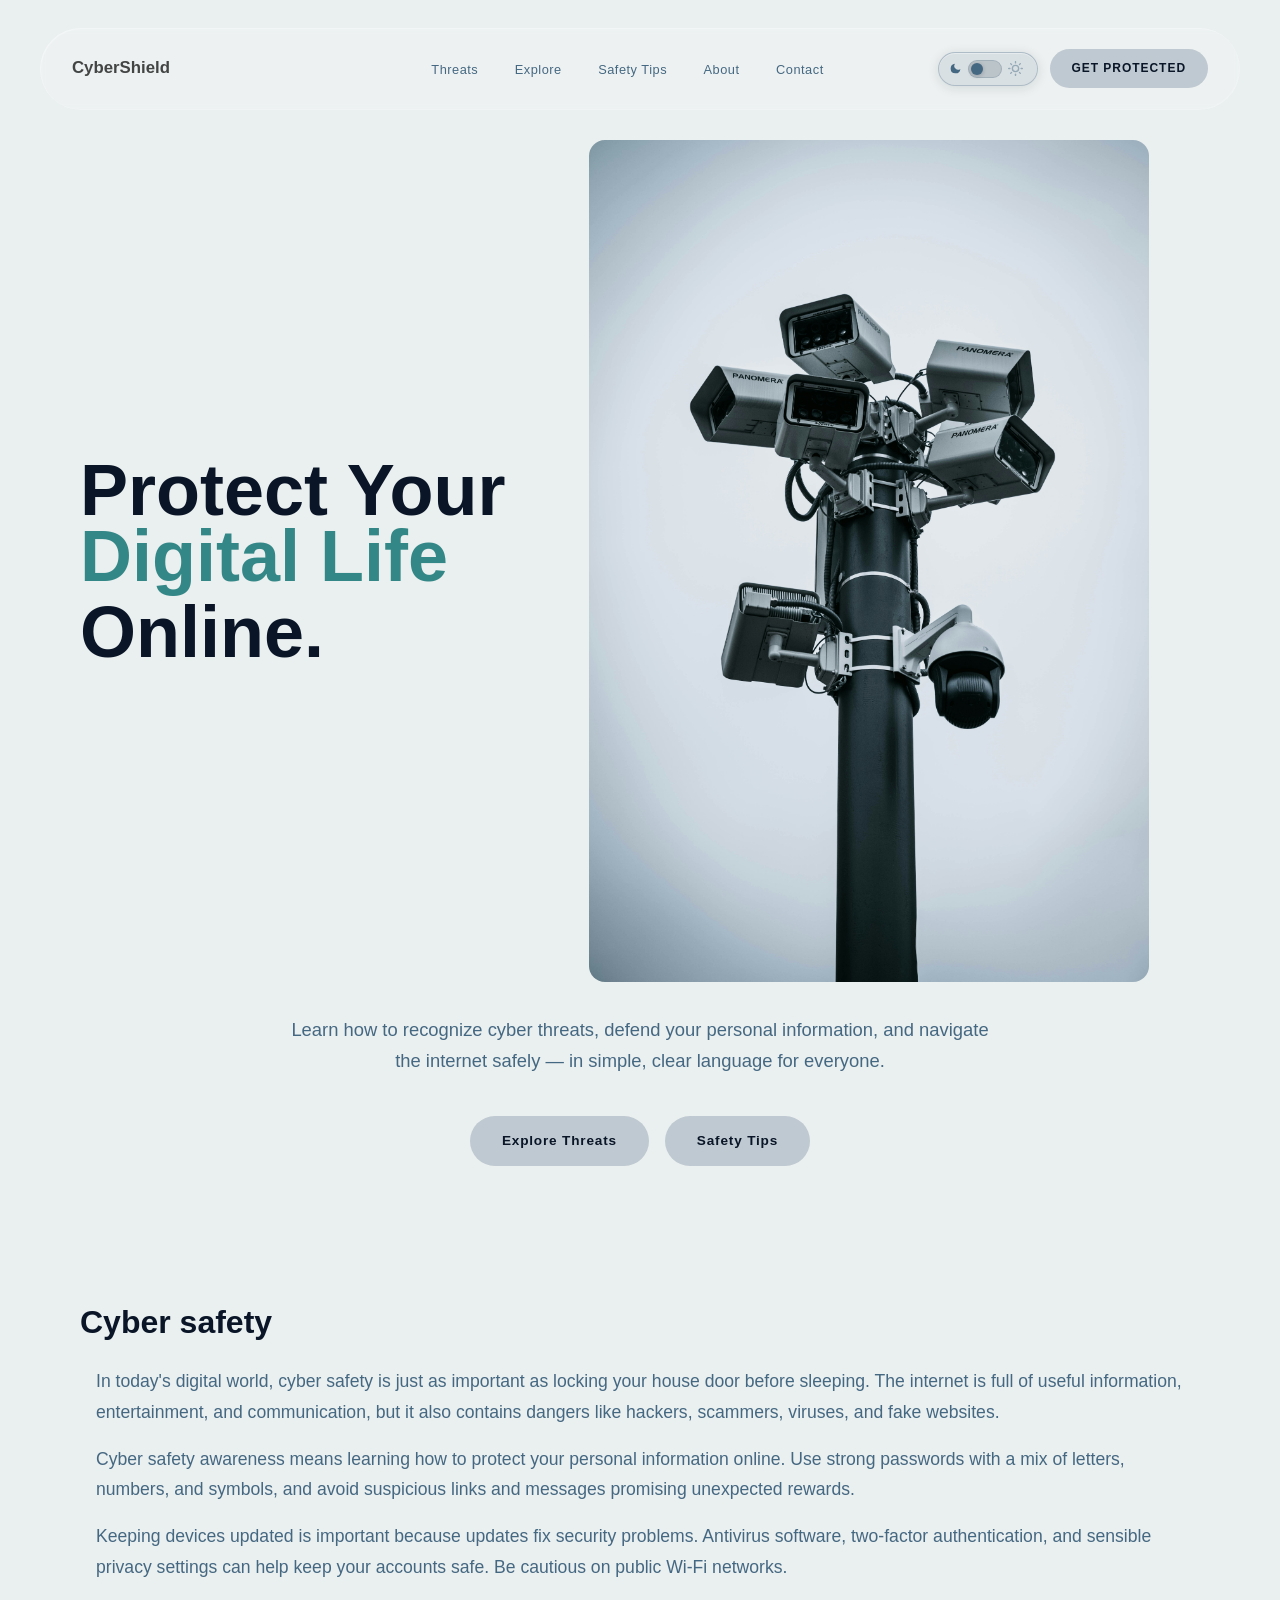
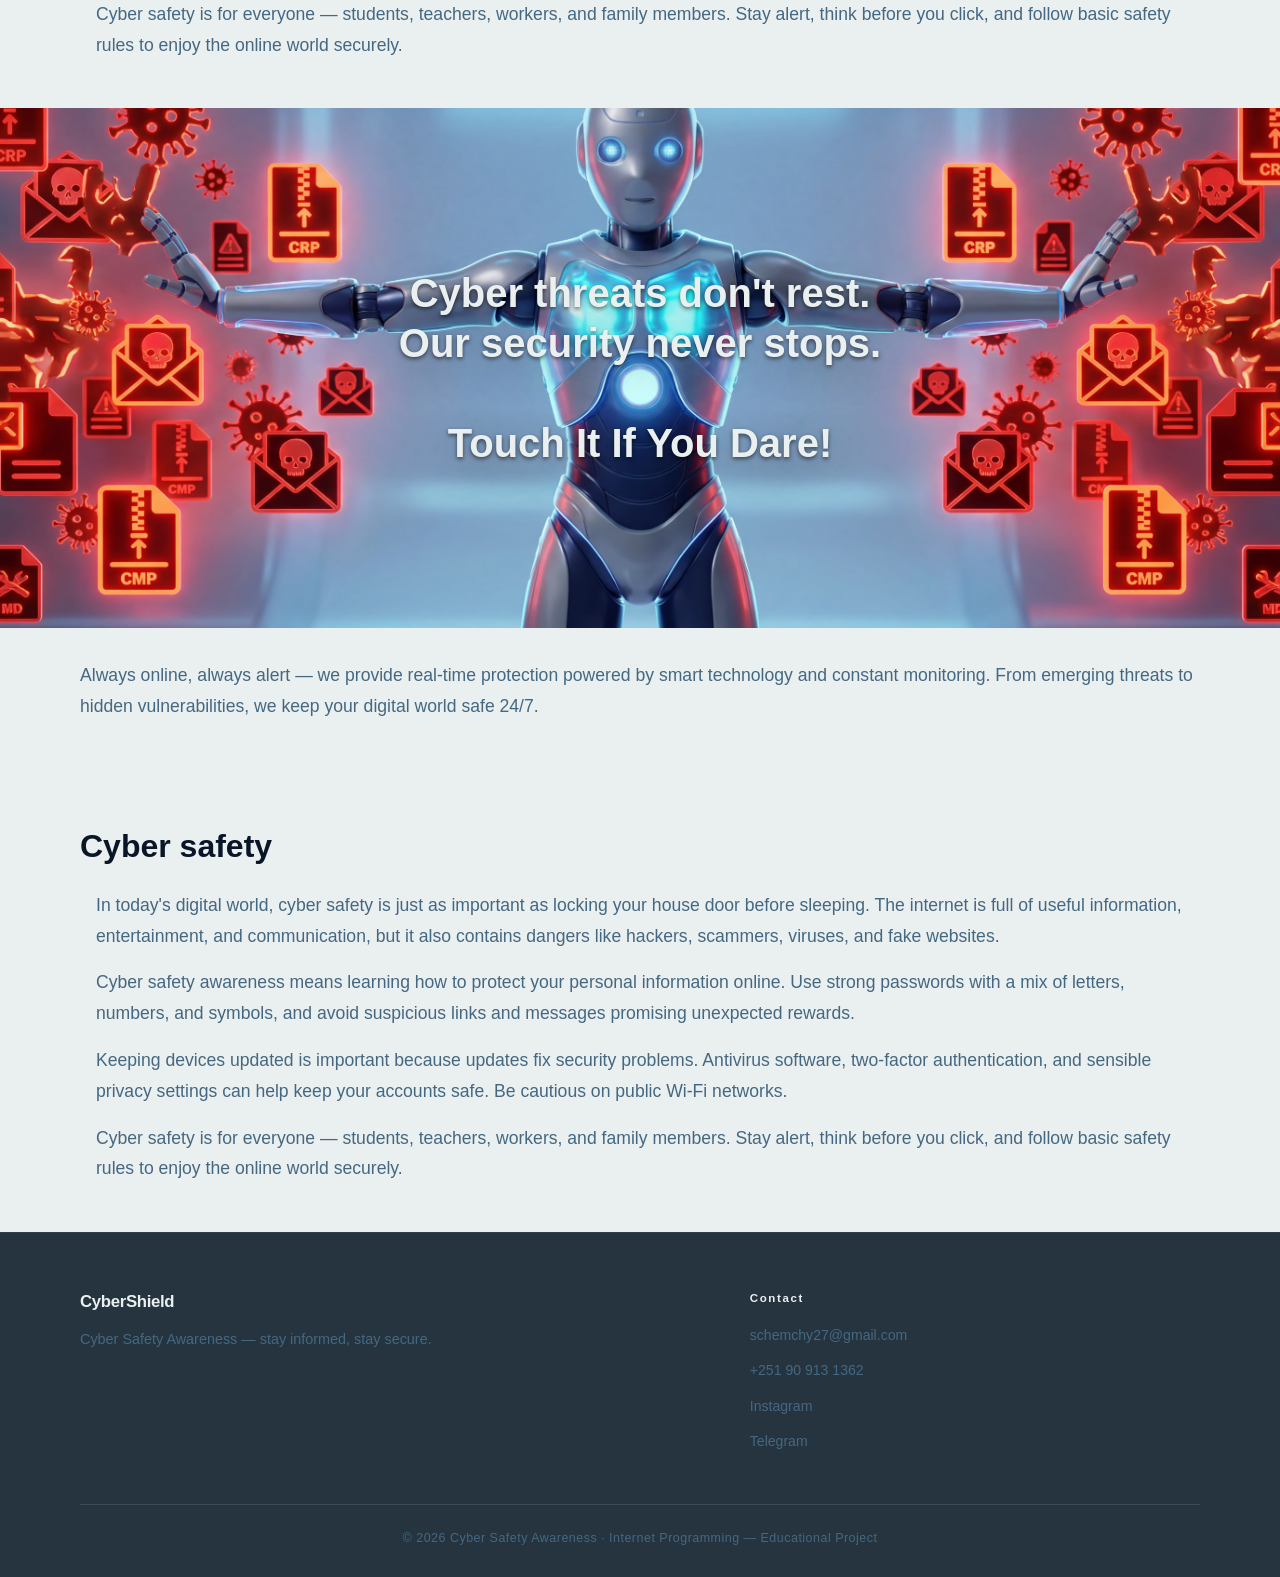
==== Index/index.html @ 5a3e45eb "Initial commit: CyberShield project" ====
<!DOCTYPE html>
<html lang="en">
<head>
  <meta charset="UTF-8">
  <title>CyberShield — Cyber Safety Awareness</title>
  <link rel="icon" type="image/png" href="../Image/blue_eyes icon.png">
  <link rel="stylesheet" href="../Style/White Mode/style.css">
  <link rel="stylesheet" href="../Style/White Mode/index.css">
  <link rel="stylesheet" href="../Style/Dark Mode/darkmode.css">
  <!-- darkmode.js MUST be in <head> so dark class is applied before first paint -->
  <script src="../Java Script/darkmode.js"></script>
  <script src="../Java Script/Effectt.js"></script>
</head>
<body>

  <div class="page-layout">
    <div class="page-main">

      <nav>
        <div class="nav-shell">
          <div class="nav-cell-brand">
            <a class="nav-logo" href="index.html">CyberShield</a>
          </div>
          <div class="nav-cell-links">
            <ul class="nav-links">
              <li><a href="threats.html">Threats</a></li>
              <li><a href="explore.html">Explore</a></li>
              <li><a href="tips.html">Safety Tips</a></li>
              <li><a href="about.html">About</a></li>
              <li><a href="contact.html">Contact</a></li>
            </ul>
          </div>
          <div class="nav-cell-cta">
            <a class="nav-cta" href="tips.html">Get Protected</a>
          </div>
        </div>
      </nav>

      <div class="hero" id="home">
        <div class="hero-inner">
          <div class="hero-grid">
            <div class="hero-text">
              <h1>
                Protect Your<br>
                <em>Digital Life</em><br>
                Online.
              </h1>
            </div>
            <div class="hero-media">
              <img src="../Image/cameras.jpg" alt="Cyber security cameras monitoring system">
            </div>
          </div>
          <p class="hero-sub">
            Learn how to recognize cyber threats, defend your personal information,
            and navigate the internet safely — in simple, clear language for everyone.
          </p>
          <div class="hero-actions">
            <a class="btn btn-primary" href="explore.html">Explore Threats</a>
            <a class="btn btn-primary" href="tips.html">Safety Tips</a>
          </div>
        </div>
      </div>

      <div class="banner-sub">
        <h2>Cyber safety</h2>
        <p>
          In today's digital world, cyber safety is just as important as locking your house door before sleeping. The internet is full of useful information, entertainment, and communication, but it also contains dangers like hackers, scammers, viruses, and fake websites.
        </p>
        <p>
          Cyber safety awareness means learning how to protect your personal information online. Use strong passwords with a mix of letters, numbers, and symbols, and avoid suspicious links and messages promising unexpected rewards.
        </p>
        <p>
          Keeping devices updated is important because updates fix security problems. Antivirus software, two-factor authentication, and sensible privacy settings can help keep your accounts safe. Be cautious on public Wi‑Fi networks.
        </p>
        <p>
          Cyber safety is for everyone — students, teachers, workers, and family members. Stay alert, think before you click, and follow basic safety rules to enjoy the online world securely.
        </p>
      </div>

      <div class="image-container">
        <img src="../Image/016_A_sleek_silver_android_with_glowing_blue_chest_JbZdBiXe.png" alt="Cyber security monitoring center">
        <a class="text-overlay" href="https://www.pranksims.com/screens/tech-support-scam">
          Cyber threats don't rest.<br>
          Our security never stops.<br>
          <br>
          Touch It If You Dare!
        </a>
      </div>

      <p class="banner-sub banner-sub--closing">
        Always online, always alert — we provide real-time protection powered by smart technology
        and constant monitoring. From emerging threats to hidden vulnerabilities, we keep your
        digital world safe 24/7.
      </p>

    </div>
    
    <div class="banner-sub">
        <h2>Cyber safety</h2>
        <p>
          In today's digital world, cyber safety is just as important as locking your house door before sleeping. The internet is full of useful information, entertainment, and communication, but it also contains dangers like hackers, scammers, viruses, and fake websites.
        </p>
        <p>
          Cyber safety awareness means learning how to protect your personal information online. Use strong passwords with a mix of letters, numbers, and symbols, and avoid suspicious links and messages promising unexpected rewards.
        </p>
        <p>
          Keeping devices updated is important because updates fix security problems. Antivirus software, two-factor authentication, and sensible privacy settings can help keep your accounts safe. Be cautious on public Wi‑Fi networks.
        </p>
        <p>
          Cyber safety is for everyone — students, teachers, workers, and family members. Stay alert, think before you click, and follow basic safety rules to enjoy the online world securely.
        </p>
      </div>

    <div class="page-footer-row">
      <footer class="site-footer">
        <div class="footer-outer">
          <div class="footer-inner">
            <div class="footer-brand-cell site-footer-brand">
              <a href="index.html" class="site-footer-logo">CyberShield</a>
              <p class="site-footer-tagline">Cyber Safety Awareness — stay informed, stay secure.</p>
            </div>
            <div class="footer-contact-cell site-footer-col">
              <h2 class="site-footer-heading">Contact</h2>
              <ul class="site-footer-contact">
                <li><a href="mailto:schemchy27@gmail.com">schemchy27@gmail.com</a></li>
                <li><a href="tel:+251909131362">+251 90 913 1362</a></li>
                <li><a href="https://www.instagram.com/schemchy/" target="_blank" rel="noopener">Instagram</a></li>
                <li><a href="https://t.me/CrownedPrime" target="_blank" rel="noopener">Telegram</a></li>
              </ul>
            </div>
          </div>
        </div>
        <div class="site-footer-bottom">
          <p>© 2026 Cyber Safety Awareness · Internet Programming — Educational Project</p>
        </div>
      </footer>
    </div>
  </div>

</body>
</html>
---- Style/White Mode/style.css ----
@font-face { 
  font-family: "Poppins"; 
  src: url("../fonts/Poppins-Regular.ttf") format("truetype"); 
  font-weight: 400; 
  font-style: normal; 
 
}

@font-face { 
  font-family: "Poppins"; 
  src: url("../fonts/Poppins-Medium.ttf") format("truetype"); 
  font-weight: 500; 
  font-style: normal; 
 
}

@font-face { 
  font-family: "Poppins"; 
  src: url("../fonts/Poppins-SemiBold.ttf") format("truetype"); 
  font-weight: 600; 
  font-style: normal; 
 
}

@font-face { 
  font-family: "Poppins"; 
  src: url("../fonts/Poppins-Bold.ttf") format("truetype"); 
  font-weight: 700; 
  font-style: normal; 

}

@font-face { 
  font-family: "Poppins"; 
  src: url("../fonts/Poppins-ExtraBold.ttf") format("truetype"); 
  font-weight: 800; 
  font-style: normal; 

}





*, 
*::before, 
*::after { 
  box-sizing: border-box; 
}

html { 
  height: 100%; 
}

body { 
  height: 100%; 
  margin: 0; 
  padding: 0; 
  background: #eaefef; 
  font-family: "Poppins", "Trebuchet MS", sans-serif; 
  color: #0a1628; 
}






html { font-size: 16px; } 
body { line-height: 1.6;
       font-size: 1rem;
       } 

p { margin: 1rem; color: #456882; } 
h1, h2, h3, h4 { margin: 0 0 0.6rem; color: #0a1628; } 


img { 
  max-width: 100%; 
  display: block; 
}

a { 
  text-decoration: none; 
}

ul { 
  list-style: none; 
  margin: 0; 
  padding: 0; 
}




.page-layout {
  display: flex;
  flex-direction: column;
  width: 100%;
  min-height: 100%;
}





nav {
  position:fixed;
  top: 28px;
  left: 50%;
  transform: translateX(-50%);
  width: calc(100% - 80px);
  max-width: 1280px;
  background-color: rgba(255, 255, 255, 0.15);
  backdrop-filter: blur(3px);
  box-shadow: rgba(255, 255, 255, 0.4) 1px 1px 1px 0px inset, rgba(255, 255, 255, 0.2) -1px -1px 1px 0px inset;
  border-radius: 50vw;
  padding: 14px 32px;
  z-index: 200;
  box-sizing: border-box;
}


.nav-shell {
  display: flex;
  align-items: center;
  justify-content: space-between;
  width: 100%;
  gap: 12px;
}

.nav-cell-brand {
  flex:auto;
  min-width: 140px;
}

.nav-cell-links {
  flex: 1 1 auto;
  text-align: center;
  padding:12px;
}



.nav-logo {
  font-weight: 800;
  font-size: 1.05rem;
  color: #000000b7;
}

.nav-logo:hover {
  color: #348787;
}

.nav-links li {
  display: inline-block;
  vertical-align: middle;
  margin:2px;
}

.nav-links a {
  font-size: 0.8rem;
  font-weight: 500;
  color: #456882;
  letter-spacing: 0.04em;
  padding: 8px 14px;
  border-radius: 100px;
}

.nav-links a:hover {
  color: #0a1628;
  background: rgba(10, 22, 40, 0.07);
}

.nav-links a.active {
  font-weight: 700;
  color: #348787;
  background: rgba(10, 22, 40, 0.07);
}

.nav-cta {
  font-weight: 800;
  font-size: 0.75rem;
  letter-spacing: 0.08em;
  text-transform: uppercase;
  background: #bfc9d1;
  color: #0a1628;
  padding: 10px 22px;
  border-radius: 100px;
  display: inline-block;
}

.nav-cta:hover {
  background: #2c3947;
  color: #eaefef;
}




.btn,
.btn-primary,
.btn-ghost {
  display: inline-block;
  font-family: "Poppins", "Trebuchet MS", sans-serif;
  font-weight: 700;
  font-size: 0.85rem;
  letter-spacing: 0.06em;
  padding: 14px 32px;
  border-radius: 100px;
  border: none;
  cursor:pointer;
}

.btn-primary {
  background: #bfc9d1;
  color: #0a1628;
}

.btn-primary:hover {
  background: #2c3947;
  color: #eaefef;
}

.btn-ghost {
  background: transparent;
  color: #0a1628;
  border: 1.5px solid rgba(44, 57, 71, 0.25);
}

.btn-ghost:hover {
  background: #2c3947;
  color: #eaefef;
  border-color: #2c3947;
}


.hero-actions {
  display: flex;
  justify-content: center;
  gap: 16px;
  margin-top: 40px;
}




.card {
  border-radius: 16px;
}

.card:hover,
.card:focus-within {
  box-shadow: 0 16px 48px rgba(10, 22, 40, 0.12);
}


.services {
  max-width: 1280px;
  margin:auto;
  padding: 48px 80px;
  display: grid;
  grid-template-columns: repeat(auto-fit, minmax(220px, 1fr));
  gap: 24px;
}
.services .card {
  background: rgba(255,255,255,0.45);
  padding: 20px;
  text-align: center;
}


.services .card h1 {
  font-size: 1.6rem;
  font-weight: 800;
  color: #348787;
  margin: 12px 0 8px;
  line-height: 1;
}

.services .card h3 {
  font-size: 0.85rem;
  font-weight: 700;
  letter-spacing: 0.06em;
  color: #0a1628;
  margin: 0 0 10px;
}

.services .card p {
  font-size: 0.88rem;
  margin: 0;
}

.glass {
  background: rgba(255, 255, 255, 0.45);
  backdrop-filter: blur(16px) saturate(140%);
  border: 1px solid rgba(69, 104, 130, 0.22);
  border-radius: 16px;
  box-shadow: 0 4px 24px rgba(10, 22, 40, 0.07);
}


.section {
  padding: 120px 80px;
  max-width: 1280px;
  margin:  auto;
  width: 100%;
}

.section-heading {
  font-weight: 800;
  font-size: 2.65rem;
  letter-spacing: -0.03em;
  line-height: 1.1;
  margin: 0 0 24px;
  color: #0a1628;
}

.section-body {
  font-size: 0.95rem;
  color: #456882;
  line-height: 1.8;
  margin: 0 0 16px;
}




.page-hero {
  padding: 160px 80px 80px;
  text-align: center;
  position: relative;
}

.page-hero h1 {
  font-weight: 800;
  font-size: 4.25rem;
  line-height: 1;
  letter-spacing: -0.04em;
  color: #0a1628;
  margin: 0 0 20px;
}

.page-hero p {
  font-size: 1.1rem;
  color: #456882;
  max-width: 560px;
  margin: 0 auto;
  line-height: 1.7;
}




.image-container {
  position: relative;
  width: 100%;
  overflow: hidden;
}

.image-container img {
  width: 100%;
  height: 520px;
  object-fit: cover;
  display: block;
}

.text-overlay {
  position: absolute;
  top: 50%;
  left: 50%;
  transform: translate(-50%, -50%);
  margin: 0;
  color: #eaefef;
  font-weight: 700;
  font-size: 2.5rem;
  line-height: 1.25;
  text-align: center;
  max-width: 920px;
  padding: 16px 24px;
  text-shadow:
    0 2px 4px rgba(0, 0, 0, 0.55),
    0 12px 40px rgba(0, 0, 0, 0.35);
  transition: transform 0.3s ease, color 0.3s ease;
}

.text-overlay:hover {
  transform: translate(-50%, -50%) scale(1.05);
  color: #d63c3c9b;
}

video {
  width: 100%;
  border-radius: 12px;
  display: block;
}

.video-section {
  padding: 0 80px 80px;
  max-width: 1280px;
  margin: 0 auto;
  width: 100%;
}

.video-section h2 {
  font-weight: 800;
  font-size: 1.4rem;
  margin: 0 0 20px;
  color: #0a1628;
}

.video-wrapper {
  border-radius: 16px;
  overflow: hidden;
  border: 1px solid rgba(69, 104, 130, 0.22);
  box-shadow: 0 8px 40px rgba(10, 22, 40, 0.1);
}




.site-footer {
  background: #25343f;
  color: #eaefef;
  padding: 56px 80px 28px;
  border-top: 1px solid rgba(69, 104, 130, 0.22);
}


.footer-outer {
  width: 100%;
  max-width: 1280px;
  margin: 0 auto;
  display: flex;
  gap: 48px;
  box-sizing: border-box;
}


.footer-inner {
  width: 100%;
  display: flex;
  gap: 48px;
  box-sizing: border-box;
}


.footer-brand-cell {
  flex: 58%;
  min-width: 280px;
}


.footer-contact-cell {
  flex: 42%;
  min-width: 220px;
}


.site-footer-bottom {
  width: 100%;
  max-width: 1280px;
  margin: 40px auto 0;
  padding-top: 24px;
  border-top: 1px solid rgba(234, 239, 239, 0.12);
  text-align: center;
}

.site-footer-bottom p {
  margin: 0;
  font-size: 0.78rem;
  letter-spacing: 0.04em;
  line-height: 1.6;
}


.card img {
  width: 100%;
  height: auto;
  object-fit: cover;
  display: block;
  border-radius: 12px;
}

.site-footer-logo {
  font-weight: 800;
  font-size: 1.05rem;
  letter-spacing: -0.02em;
  color: #eaefef;
}

.site-footer-logo:hover {
  color: #5a9aaa;
}

.site-footer-tagline {
  margin: 12px 0 0;
  font-size: 0.9rem;
  line-height: 1.65;
  color: #456882;
  max-width: 360px;
}

.site-footer-heading {
  margin: 0 0 14px;
  font-size: 0.72rem;
  font-weight: 700;
  letter-spacing: 0.14em;
  color: #eaefef;
}


.site-footer-col {
  display: flex;
  flex-direction: column;
}

.site-footer-brand {
  display: flex;
  flex-direction: column;
}

.site-footer-contact {
  list-style: none;
  padding: 0;
  margin: 0;
}

.site-footer-contact li {
  margin-bottom: 10px;
}

.site-footer-col a {
  font-size: 0.88rem;
  font-weight: 500;
  color: #456882;
}

.site-footer-col a:hover {
  color: #eaefef;
}
---- Style/White Mode/index.css ----
.hero {
  min-height: auto;
  padding: 140px 80px 80px;
  position: relative;
}

.hero-inner {
  max-width: 1280px;
  margin: auto;
  position: relative;
}

.hero-grid {
  display: flex;
  align-items: center;
  gap: 32px;
  margin-bottom: 32px;
}

.hero-media {
  flex: 280px;
  text-align: center;
}

.hero-media img {
  width: 100%;
  max-width: 560px;
  margin: auto;
  border-radius: 16px;
  object-fit: cover;
}

.hero h1 {
  font-weight: 800;
  font-size: 4.5rem;
  line-height: 0.92;
  letter-spacing: normal;
  color: #0a1628;
  margin: 0;
}

.hero h1 em {
  font-style: normal;
  color: #348787;
  display: inline-block;
  margin-bottom: 0.6rem;
}

.hero-sub {
  font-size: 1.15rem;
  color: #456882;
  line-height: 1.7;
  max-width: 700px;
  margin: auto;
  text-align: center;
}

.banner-sub {
  padding: 48px 80px;
  max-width: 1280px;
  margin: auto;
  font-size: 1.1rem;
  color: #456882;
  line-height: 1.75;
  box-sizing: border-box;
}

.banner-sub h2 {
  font-weight: 800;
  font-size: 2rem;
  letter-spacing: normal;
  color: #0a1628;
  margin: auto;
}

.banner-sub p {
  margin-bottom: 1rem;
}

.banner-sub p:last-child {
  margin-bottom: 0;
}

.banner-sub--closing {
  padding-top: 0;
  margin-top: 32px;
}
---- Style/Dark Mode/darkmode.css ----
/* ================================================================
   1. GLOBAL SMOOTH TRANSITIONS
   Applied to all elements so color/bg changes animate elegantly.
   ================================================================ */
*,
*::before,
*::after {
  transition:
    background-color 0.40s ease,
    background      0.40s ease,
    color            0.35s ease,
    border-color     0.35s ease,
    box-shadow       0.40s ease,
    opacity          0.35s ease;
}

/* Exclude transitions from the overlay (it uses its own) */
.dm-overlay,
.dm-overlay * {
  transition: opacity 0.22s ease !important;
}

/* Exclude transitions from SVG animation elements */
.dm-toggle-btn .dm-thumb {
  transition:
    transform 0.38s cubic-bezier(0.34, 1.56, 0.64, 1),
    background-color 0.35s ease,
    box-shadow 0.35s ease !important;
}


/* ================================================================
   2. CINEMATIC TRANSITION OVERLAY
   A brief dark-to-transparent or transparent-to-dark flash that
   masks the exact moment of theme swap for a premium feel.
   ================================================================ */
.dm-overlay {
  position: fixed;
  inset: 0;                        /* cover entire viewport */
  z-index: 99999;
  pointer-events: none;            /* never block clicks */
  background: #060d1a;
  opacity: 0;
}

/* Phase: fading IN (before theme swap) */
.dm-overlay--in {
  opacity: 0.55;
  transition: opacity 0.18s ease !important;
}

/* Phase: fading OUT (after theme swap) */
.dm-overlay--out {
  opacity: 0;
  transition: opacity 0.38s ease !important;
}


/* ================================================================
   3. DARK MODE TOGGLE BUTTON
   Glassmorphism pill with animated thumb and moon/sun icons.
   ================================================================ */

/* Outer wrapper — keeps the button from stretching in flex layout */
.dm-toggle-wrap {
  display: inline-flex;
  align-items: center;
  flex-shrink: 0;
}

/* The main button element — glassmorphism pill */
.dm-toggle-btn {
  display:         inline-flex;
  align-items:     center;
  gap:             6px;
  padding:         7px 14px 7px 10px;
  border-radius:   100px;
  border:          1.5px solid rgba(69, 104, 130, 0.30);
  background:      rgba(191, 201, 209, 0.45);
  backdrop-filter: blur(20px) saturate(150%);
  -webkit-backdrop-filter: blur(20px) saturate(150%);
  box-shadow:
    0 2px 12px rgba(10, 22, 40, 0.12),
    inset 0 1px 0 rgba(255, 255, 255, 0.35);
  cursor:          pointer;
  user-select:     none;
  outline:         none;
  font-family:     inherit;
  /* Override the global transition for button itself */
  transition:
    background      0.35s ease,
    border-color    0.35s ease,
    box-shadow      0.35s ease,
    transform       0.18s ease !important;
}

.dm-toggle-btn:hover {
  background:   rgba(191, 201, 209, 0.70);
  border-color: rgba(52, 135, 135, 0.45);
  box-shadow:
    0 4px 20px rgba(10, 22, 40, 0.18),
    inset 0 1px 0 rgba(255, 255, 255, 0.40);
  transform: translateY(-1px);
}

.dm-toggle-btn:active {
  transform: translateY(0px) scale(0.97);
}

/* ── Moon icon (shown in LIGHT mode — click to go dark) ── */
.dm-icon-moon {
  display:     flex;
  align-items: center;
  color:       #456882;
  opacity:     1;
  transition:  opacity 0.30s ease, color 0.30s ease !important;
}

/* ── Sun icon (shown in DARK mode — click to go light) ── */
.dm-icon-sun {
  display:     flex;
  align-items: center;
  color:       #456882;
  opacity:     0.45;
  transition:  opacity 0.30s ease, color 0.30s ease !important;
}

/* ── Pill track ── */
.dm-track {
  position:      relative;
  width:         34px;
  height:        18px;
  border-radius: 100px;
  background:    rgba(10, 22, 40, 0.14);
  border:        1px solid rgba(69, 104, 130, 0.22);
  flex-shrink:   0;
  transition:    background 0.35s ease, border-color 0.35s ease !important;
}

/* ── Sliding thumb ── */
.dm-thumb {
  position:      absolute;
  top:           2px;
  left:          2px;
  width:         12px;
  height:        12px;
  border-radius: 50%;
  background:    #456882;
  box-shadow:    0 1px 4px rgba(10, 22, 40, 0.25);
  transform:     translateX(0);
  /* Spring-like bounce animation handled in global * rule above */
}

/* ────────────────────────────────────────────────────────
   TOGGLE DARK STATE — when .dm-is-dark is on the button
   (dark mode is currently ON)
────────────────────────────────────────────────────────── */

/* Button shell transforms to neon cyan glassmorphism */
.dm-toggle-btn.dm-is-dark {
  background:   rgba(0, 212, 255, 0.10);
  border-color: rgba(0, 212, 255, 0.40);
  box-shadow:
    0 4px 20px rgba(0, 0, 0, 0.35),
    inset 0 1px 0 rgba(0, 212, 255, 0.15);
}

.dm-toggle-btn.dm-is-dark:hover {
  background:   rgba(0, 212, 255, 0.18);
  border-color: rgba(0, 212, 255, 0.65);
  box-shadow:
    0 6px 24px rgba(0, 0, 0, 0.45),
    inset 0 1px 0 rgba(0, 212, 255, 0.20);
}

/* Thumb slides to the right in dark mode */
.dm-toggle-btn.dm-is-dark .dm-thumb {
  transform:     translateX(16px);
  background:    #00d4ff;
  box-shadow:    0 1px 4px rgba(0, 0, 0, 0.35);
}

/* Track glows cyan in dark mode */
.dm-toggle-btn.dm-is-dark .dm-track {
  background:   rgba(0, 212, 255, 0.15);
  border-color: rgba(0, 212, 255, 0.30);
}

/* Moon icon fades out in dark mode */
.dm-toggle-btn.dm-is-dark .dm-icon-moon {
  opacity: 0.40;
  color:   rgba(0, 212, 255, 0.60);
}

/* Sun icon glows in dark mode */
.dm-toggle-btn.dm-is-dark .dm-icon-sun {
  opacity: 1;
  color:   #00d4ff;
}

/* SVG icons subtle rotation on state change */
.dm-svg-moon,
.dm-svg-sun {
  transition: transform 0.45s ease, color 0.30s ease !important;
}

.dm-toggle-btn.dm-is-dark .dm-svg-moon {
  transform: rotate(-20deg);
}

.dm-toggle-btn.dm-is-dark .dm-svg-sun {
  transform: rotate(40deg);
}


/* ================================================================
   4. DARK MODE — BODY & BACKGROUND
   Deep navy/black cyber background with subtle grid texture.
   ================================================================ */
html.dark-mode body {
  background: #060d1a;
  color:      #d0dae8;
}


/* ================================================================
   5. DARK MODE — NAVIGATION
   Deep glass navbar with neon cyan accent.
   ================================================================ */
html.dark-mode nav {
  background-color: rgba(255, 255, 255, 0.15);
  backdrop-filter: blur(3px);
  -webkit-backdrop-filter: blur(3px);
  box-shadow: rgba(255, 255, 255, 0.4) 1px 1px 1px 0px inset, rgba(255, 255, 255, 0.2) -1px -1px 1px 0px inset;
  border-radius: 50vw;
}

/* Brand logo */
html.dark-mode .nav-logo {
  color: rgba(224, 232, 240, 0.92);
}

html.dark-mode .nav-logo:hover {
  color: #00d4ff;
}

/* Nav link items */
html.dark-mode .nav-links a {
  color: #6a90a8;
}

html.dark-mode .nav-links a:hover {
  color:      #d0dae8;
  background: rgba(0, 212, 255, 0.08);
}

html.dark-mode .nav-links a.active {
  color:      #00d4ff;
  background: rgba(0, 212, 255, 0.10);
  font-weight: 700;
}

/* "Get Protected" CTA button in dark mode */
html.dark-mode .nav-cta {
  background:   rgba(0, 212, 255, 0.10);
  color:        #00d4ff;
  border:       1px solid rgba(0, 212, 255, 0.28);
  box-shadow:   none;
}

html.dark-mode .nav-cta:hover {
  background:   rgba(0, 212, 255, 0.22);
  color:        #ffffff;
  border-color: rgba(0, 212, 255, 0.55);
  box-shadow:   none;
}


/* ================================================================
   6. DARK MODE — BUTTONS (primary, ghost, submit)
   All buttons convert to neon-bordered glassmorphism style.
   ================================================================ */

/* Primary buttons */
html.dark-mode .btn-primary {
  background:   rgba(0, 212, 255, 0.10);
  color:        #00d4ff;
  border:       1.5px solid rgba(0, 212, 255, 0.28);
  box-shadow:   none;
}

html.dark-mode .btn-primary:hover {
  background:   rgba(0, 212, 255, 0.22);
  color:        #ffffff;
  border-color: rgba(0, 212, 255, 0.55);
  box-shadow:
    0 8px 32px rgba(0, 0, 0, 0.40);
  transform: translateY(-2px);
}

/* Ghost buttons */
html.dark-mode .btn-ghost {
  background:   transparent;
  color:        #6a90a8;
  border-color: rgba(0, 212, 255, 0.20);
}

html.dark-mode .btn-ghost:hover {
  background:   rgba(0, 212, 255, 0.10);
  color:        #00d4ff;
  border-color: rgba(0, 212, 255, 0.45);
  box-shadow:   none;
  transform: translateY(-2px);
}

/* Contact form submit button */
html.dark-mode .btn-submit {
  background:   rgba(0, 212, 255, 0.12);
  color:        #00d4ff;
  border:       1.5px solid rgba(0, 212, 255, 0.28);
}

html.dark-mode .btn-submit:hover {
  background:   rgba(0, 212, 255, 0.24);
  color:        #ffffff;
  border-color: rgba(0, 212, 255, 0.55);
  box-shadow:   none;
}


/* ================================================================
   7. DARK MODE — GLASS & GENERIC CARDS
   ================================================================ */

/* .glass utility class */
html.dark-mode .glass {
  background:      rgba(0, 212, 255, 0.03);
  backdrop-filter: blur(24px) saturate(160%);
  -webkit-backdrop-filter: blur(24px) saturate(160%);
  border-color:    rgba(0, 212, 255, 0.12);
  box-shadow:
    0 4px 32px rgba(0, 0, 0, 0.45),
    0 0 0 1px rgba(0, 212, 255, 0.04),
    inset 0 1px 0 rgba(0, 212, 255, 0.08);
}

html.dark-mode .glass:hover,
html.dark-mode .glass:focus-within {
  border-color: rgba(0, 212, 255, 0.22);
  box-shadow:
    0 8px 48px rgba(0, 0, 0, 0.55),
    0 0 0 1px rgba(0, 212, 255, 0.08),
    inset 0 1px 0 rgba(0, 212, 255, 0.12);
}

/* .card utility class */
html.dark-mode .card {
  background:  rgba(10, 22, 40, 0.55);
  border:      1px solid rgba(0, 212, 255, 0.08);
  box-shadow:  0 4px 24px rgba(0, 0, 0, 0.35);
}

html.dark-mode .card:hover,
html.dark-mode .card:focus-within {
  box-shadow:
    0 16px 48px rgba(0, 0, 0, 0.55),
    0 0 0 1px rgba(0, 212, 255, 0.10);
}

/* Services grid cards (threats & tips pages) */
html.dark-mode .services .card {
  background:   rgba(10, 22, 40, 0.60);
  border:       1px solid rgba(0, 212, 255, 0.08);
}

html.dark-mode .services .card h1 {
  color: #00d4ff;
}

html.dark-mode .services .card h3 {
  color: #d0dae8;
}

html.dark-mode .services .card p {
  color: #6a90a8;
}


/* ================================================================
   8. DARK MODE — TYPOGRAPHY
   Headings glow softly; body text stays highly readable.
   ================================================================ */
html.dark-mode h1,
html.dark-mode h2,
html.dark-mode h3,
html.dark-mode h4 {
  color: #d8e4f0;
}

html.dark-mode p {
  color: #6a90a8;
}

html.dark-mode .section-heading {
  color: #d8e4f0;
}

html.dark-mode .section-body {
  color: #6a90a8;
}


/* ================================================================
   9. DARK MODE — HERO SECTION (index.html)
   ================================================================ */

/* Subtle radial glow behind hero */
html.dark-mode .hero {
  background: none;
}

html.dark-mode .hero h1 {
  color: #d8e4f0;
}

html.dark-mode .hero h1 em {
  color: #00d4ff;
  text-shadow: none;
}

html.dark-mode .hero-sub {
  color: #6a90a8;
}


/* ================================================================
   10. DARK MODE — BANNER-SUB (index.html)
   ================================================================ */
html.dark-mode .banner-sub {
  color: #6a90a8;
}

html.dark-mode .banner-sub h2 {
  color: #d8e4f0;
}

html.dark-mode .banner-sub p {
  color: #6a90a8;
}


/* ================================================================
   11. DARK MODE — IMAGE CONTAINER & TEXT OVERLAY (index.html)
   ================================================================ */
html.dark-mode .image-container img {
  filter: brightness(0.75) saturate(0.85);
}

html.dark-mode .text-overlay {
  color: #d0dae8;
  text-shadow:
    0 2px 8px rgba(0, 0, 0, 0.80);
}

html.dark-mode .text-overlay:hover {
  color: rgba(0, 212, 255, 0.85);
}


/* ================================================================
   12. DARK MODE — PAGE HERO HEADER (all inner pages)
   Large centred heading + subtext on each page.
   ================================================================ */
html.dark-mode .page-hero h1 {
  color:      #d8e4f0;
  text-shadow: none;
}

html.dark-mode .page-hero p {
  color: #6a90a8;
}



/* ================================================================
   18. DARK MODE — FOOTER
   Stays very dark — just accent colors shift to cyan.
   ================================================================ */
html.dark-mode .site-footer {
  background:   #020810;
  border-color: rgba(0, 212, 255, 0.10);
  box-shadow:   inset 0 1px 0 rgba(0, 212, 255, 0.08);
}

html.dark-mode .site-footer-logo {
  color: #d0dae8;
}

html.dark-mode .site-footer-logo:hover {
  color: #00d4ff;
}

html.dark-mode .site-footer-tagline {
  color: #3a5a6e;
}

html.dark-mode .site-footer-heading {
  color: #7aa0ba;
}

html.dark-mode .site-footer-col a {
  color: #3a5a6e;
}

html.dark-mode .site-footer-col a:hover {
  color: #00d4ff;
}

html.dark-mode .site-footer-bottom {
  border-color: rgba(0, 212, 255, 0.08);
}

html.dark-mode .site-footer-bottom p {
  color: #2a4a5e;
}


/* ================================================================
   19. DARK MODE — VIDEO SECTIONS
   ================================================================ */
html.dark-mode .video-section h2,
html.dark-mode .video-section-explore h2 {
  color: #d8e4f0;
}

html.dark-mode .video-wrapper {
  border-color: rgba(0, 212, 255, 0.14);
  box-shadow:
    0 8px 40px rgba(0, 0, 0, 0.55),
    0 0 0 1px rgba(0, 212, 255, 0.06);
}

html.dark-mode video {
  filter: brightness(0.92) saturate(0.90);
}
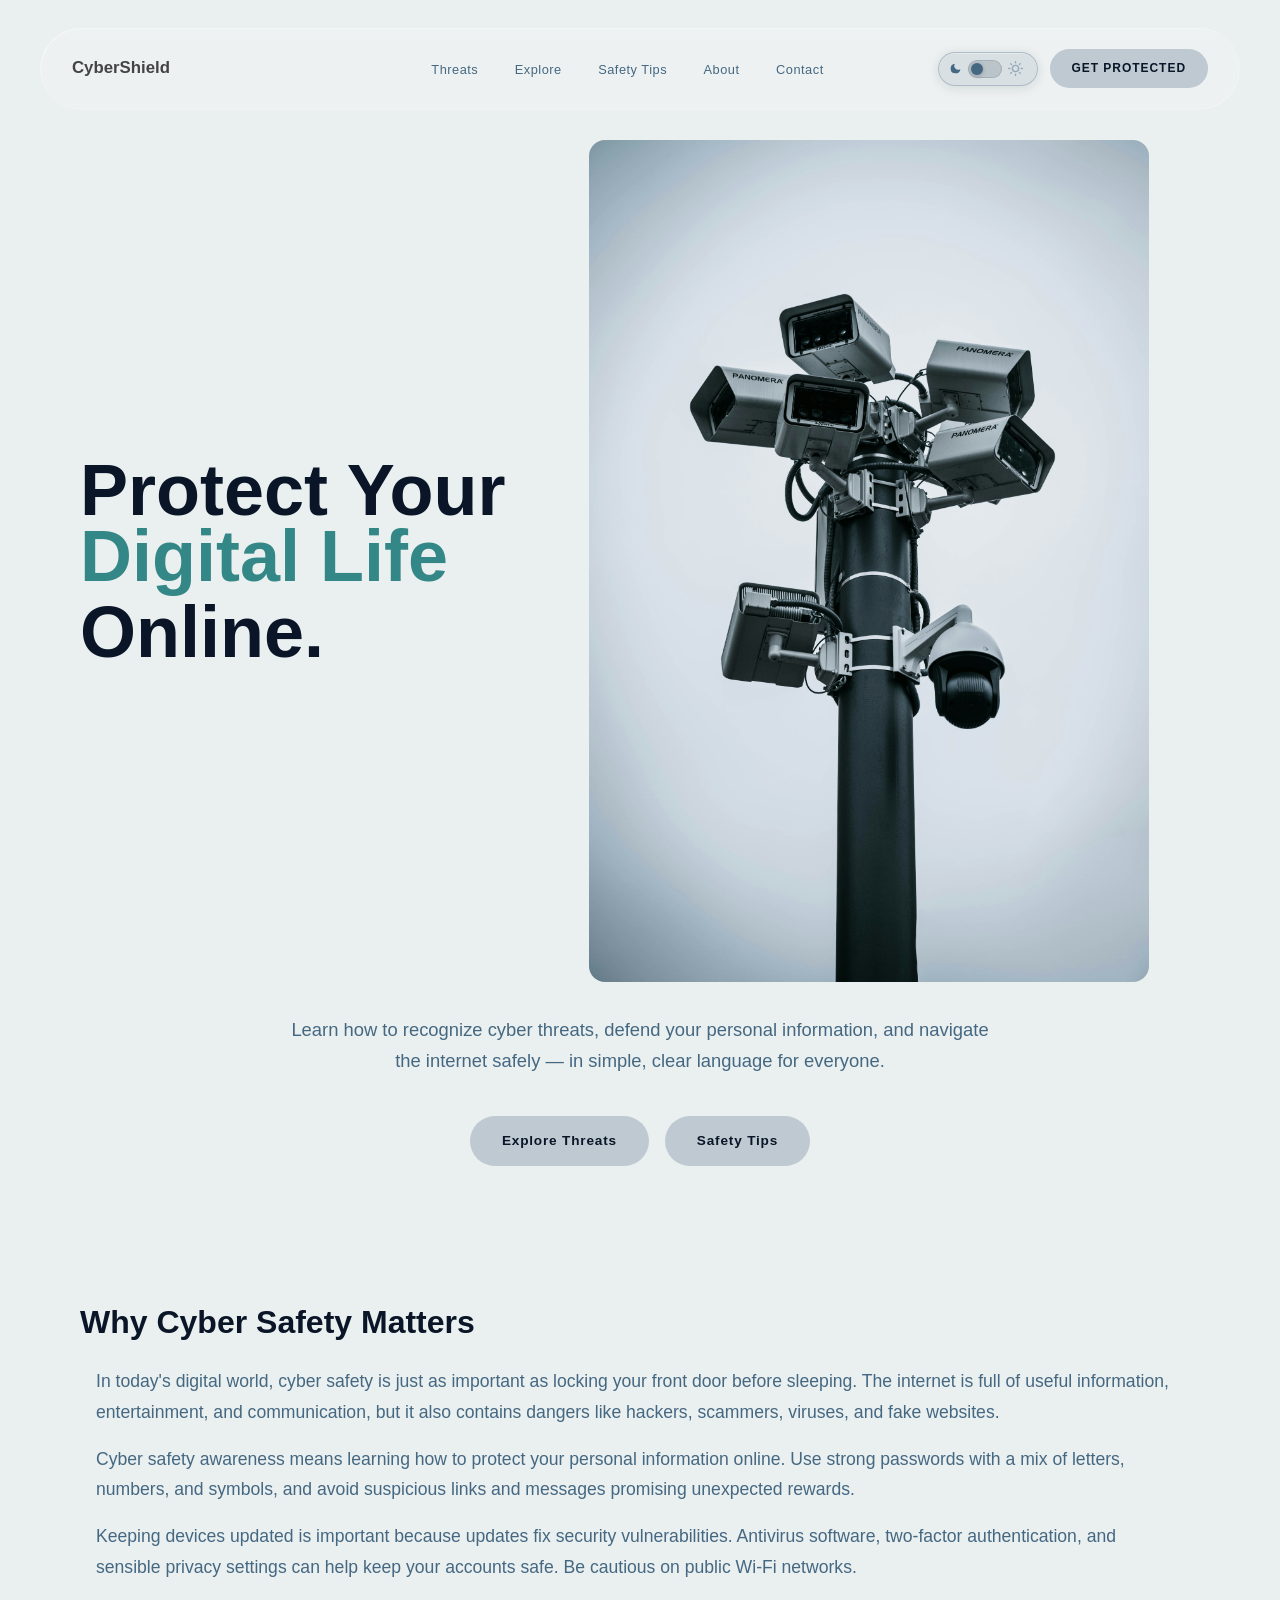
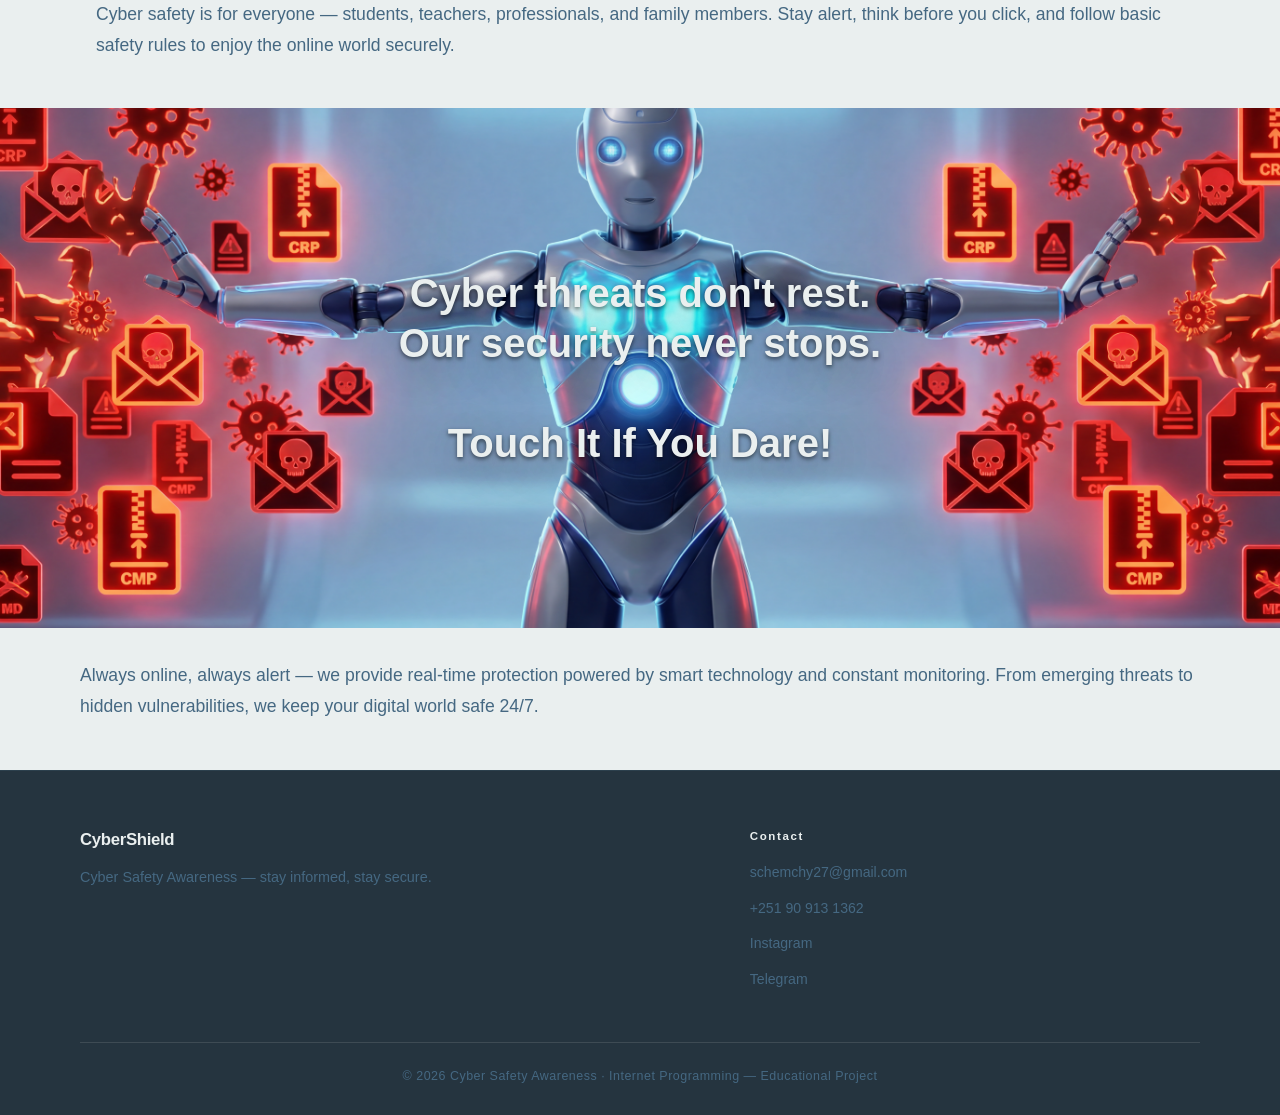
==== commit 129524e7: "fix(index): remove duplicated cyber safety section and refine copy" ====
--- a/Index/index.html
+++ b/Index/index.html
@@ -62,18 +62,18 @@
       </div>
 
       <div class="banner-sub">
-        <h2>Cyber safety</h2>
+        <h2>Why Cyber Safety Matters</h2>
         <p>
-          In today's digital world, cyber safety is just as important as locking your house door before sleeping. The internet is full of useful information, entertainment, and communication, but it also contains dangers like hackers, scammers, viruses, and fake websites.
+          In today's digital world, cyber safety is just as important as locking your front door before sleeping. The internet is full of useful information, entertainment, and communication, but it also contains dangers like hackers, scammers, viruses, and fake websites.
         </p>
         <p>
           Cyber safety awareness means learning how to protect your personal information online. Use strong passwords with a mix of letters, numbers, and symbols, and avoid suspicious links and messages promising unexpected rewards.
         </p>
         <p>
-          Keeping devices updated is important because updates fix security problems. Antivirus software, two-factor authentication, and sensible privacy settings can help keep your accounts safe. Be cautious on public Wi‑Fi networks.
+          Keeping devices updated is important because updates fix security vulnerabilities. Antivirus software, two-factor authentication, and sensible privacy settings can help keep your accounts safe. Be cautious on public Wi‑Fi networks.
         </p>
         <p>
-          Cyber safety is for everyone — students, teachers, workers, and family members. Stay alert, think before you click, and follow basic safety rules to enjoy the online world securely.
+          Cyber safety is for everyone — students, teachers, professionals, and family members. Stay alert, think before you click, and follow basic safety rules to enjoy the online world securely.
         </p>
       </div>
 
@@ -94,22 +94,6 @@
       </p>
 
     </div>
-    
-    <div class="banner-sub">
-        <h2>Cyber safety</h2>
-        <p>
-          In today's digital world, cyber safety is just as important as locking your house door before sleeping. The internet is full of useful information, entertainment, and communication, but it also contains dangers like hackers, scammers, viruses, and fake websites.
-        </p>
-        <p>
-          Cyber safety awareness means learning how to protect your personal information online. Use strong passwords with a mix of letters, numbers, and symbols, and avoid suspicious links and messages promising unexpected rewards.
-        </p>
-        <p>
-          Keeping devices updated is important because updates fix security problems. Antivirus software, two-factor authentication, and sensible privacy settings can help keep your accounts safe. Be cautious on public Wi‑Fi networks.
-        </p>
-        <p>
-          Cyber safety is for everyone — students, teachers, workers, and family members. Stay alert, think before you click, and follow basic safety rules to enjoy the online world securely.
-        </p>
-      </div>
 
     <div class="page-footer-row">
       <footer class="site-footer">
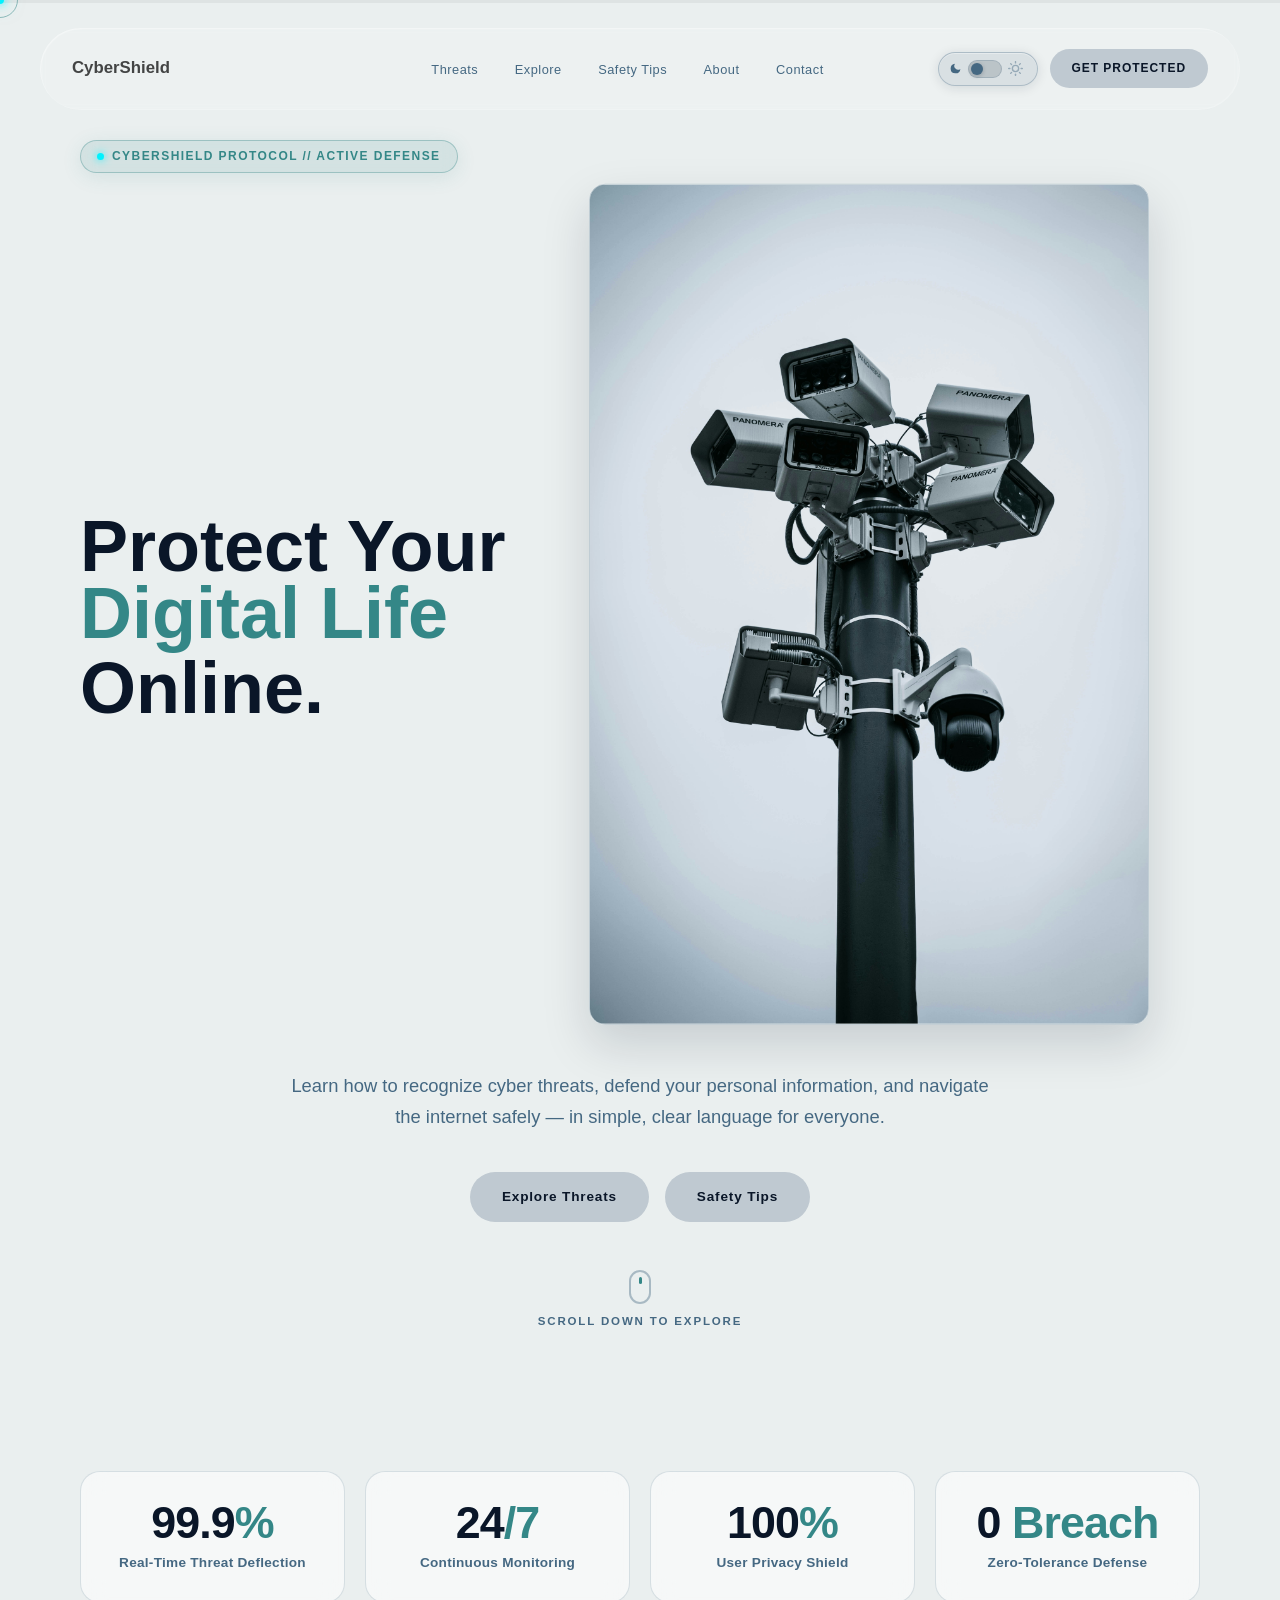
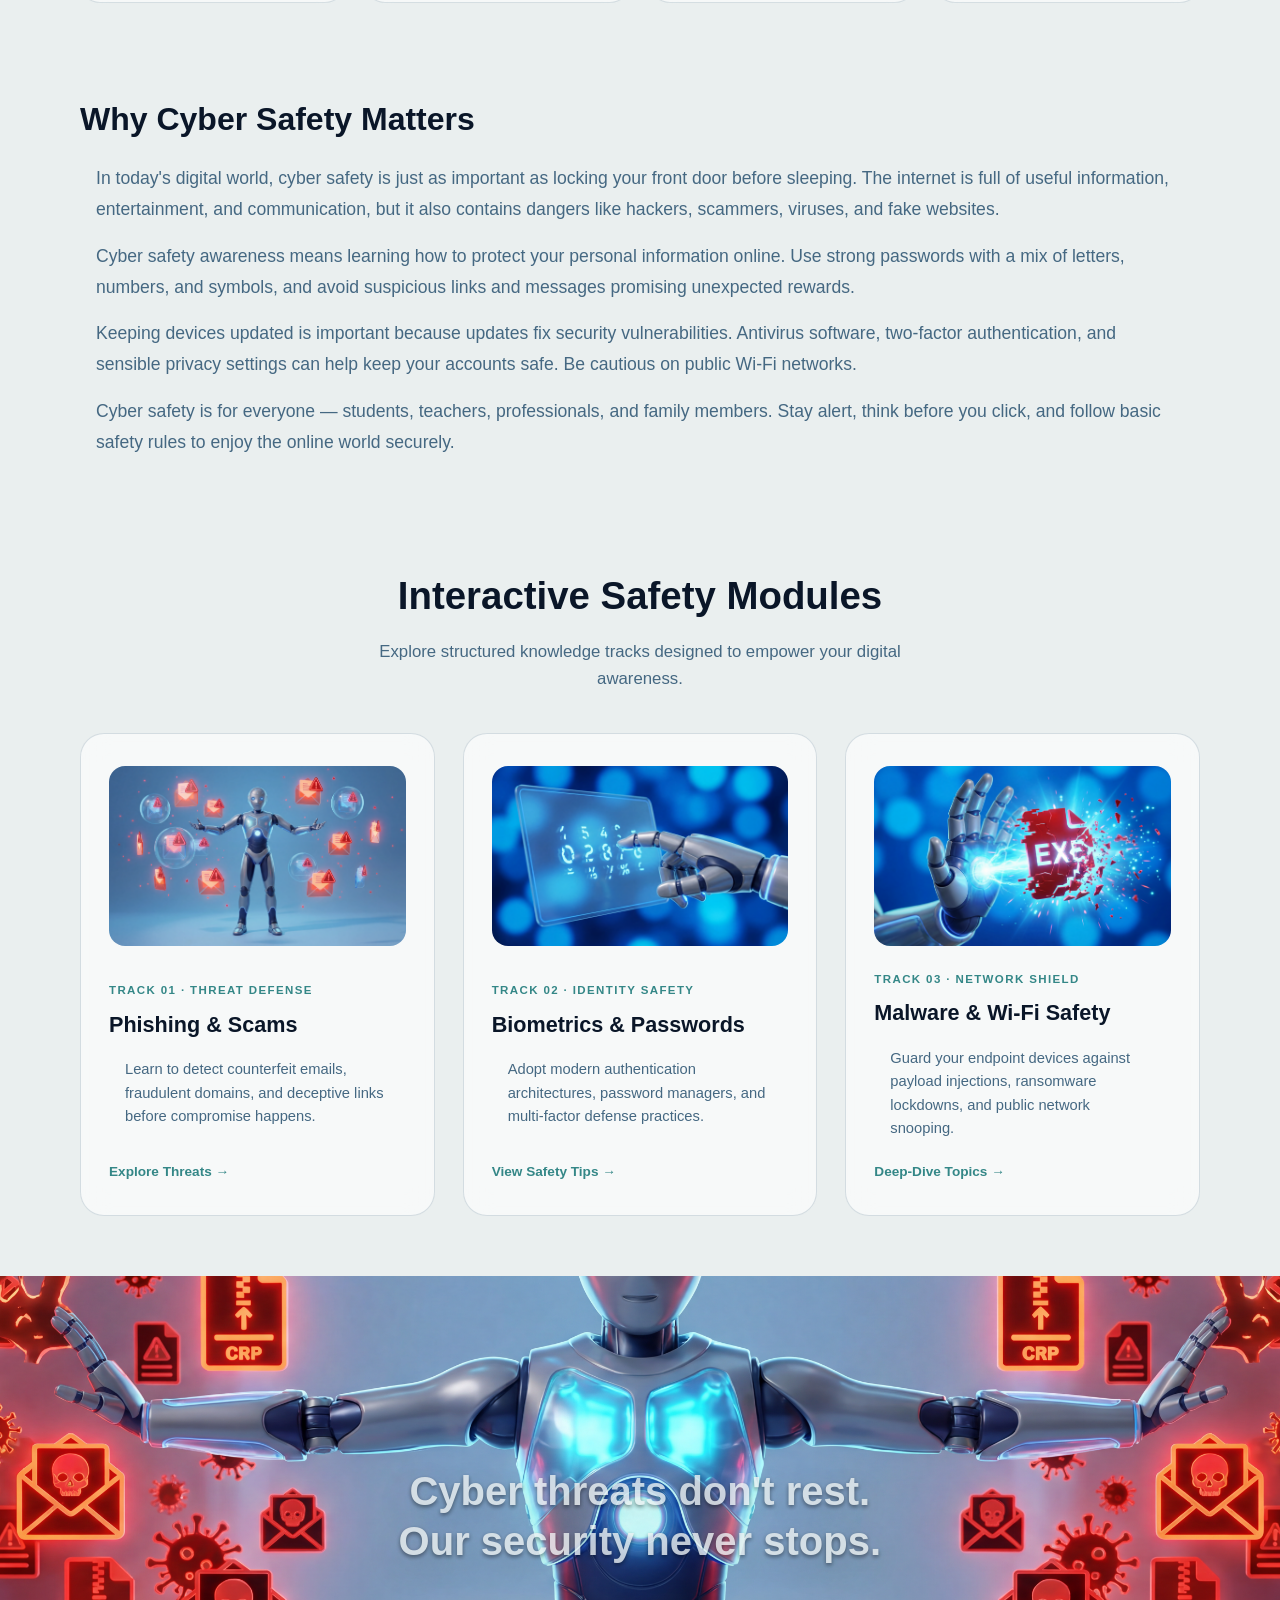
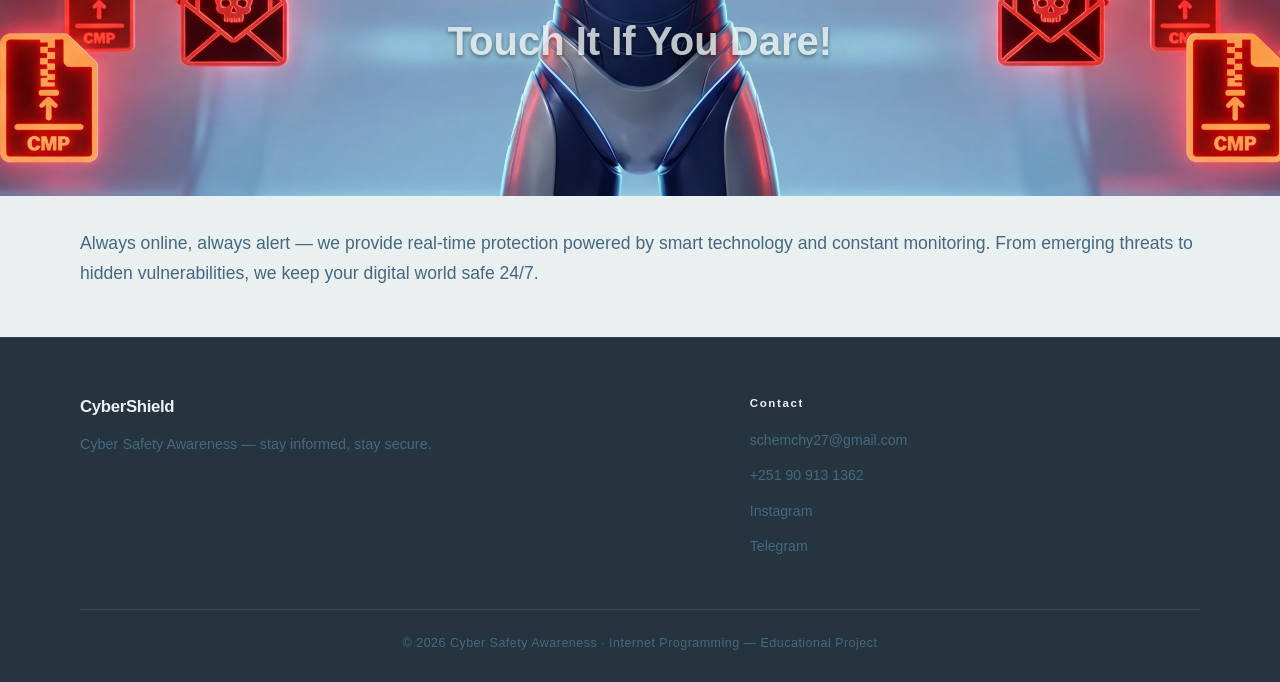
==== commit cd36cfeb: "feat(scroll): add GSAP, ScrollTrigger, Lenis smooth scroll and award-winning cyber UI" ====
--- a/Index/index.html
+++ b/Index/index.html
@@ -7,6 +7,7 @@
   <link rel="stylesheet" href="../Style/White Mode/style.css">
   <link rel="stylesheet" href="../Style/White Mode/index.css">
   <link rel="stylesheet" href="../Style/Dark Mode/darkmode.css">
+  <link rel="stylesheet" href="../Style/award-scroll.css">
   <!-- darkmode.js MUST be in <head> so dark class is applied before first paint -->
   <script src="../Java Script/darkmode.js"></script>
   <script src="../Java Script/Effectt.js"></script>
@@ -38,6 +39,10 @@
 
       <div class="hero" id="home">
         <div class="hero-inner">
+          <div class="cyber-badge">
+            <span class="cyber-badge-dot"></span>
+            <span>CyberShield Protocol // Active Defense</span>
+          </div>
           <div class="hero-grid">
             <div class="hero-text">
               <h1>
@@ -58,6 +63,32 @@
             <a class="btn btn-primary" href="explore.html">Explore Threats</a>
             <a class="btn btn-primary" href="tips.html">Safety Tips</a>
           </div>
+          <div class="scroll-cue" role="button" aria-label="Scroll down to explore">
+            <div class="scroll-cue-mouse">
+              <div class="scroll-cue-wheel"></div>
+            </div>
+            <span>Scroll Down To Explore</span>
+          </div>
+        </div>
+      </div>
+
+      <!-- Live Stats HUD Counter Grid -->
+      <div id="stats-overview" class="cyber-stats-grid">
+        <div class="cyber-stat-card">
+          <div class="cyber-stat-number" data-target="99.9" data-suffix="%" data-decimals="1">0<em>%</em></div>
+          <div class="cyber-stat-label">Real-Time Threat Deflection</div>
+        </div>
+        <div class="cyber-stat-card">
+          <div class="cyber-stat-number" data-target="24" data-suffix="/7" data-decimals="0">0<em>/7</em></div>
+          <div class="cyber-stat-label">Continuous Monitoring</div>
+        </div>
+        <div class="cyber-stat-card">
+          <div class="cyber-stat-number" data-target="100" data-suffix="%" data-decimals="0">0<em>%</em></div>
+          <div class="cyber-stat-label">User Privacy Shield</div>
+        </div>
+        <div class="cyber-stat-card">
+          <div class="cyber-stat-number" data-target="0" data-suffix=" Breach" data-decimals="0">0<em> Breach</em></div>
+          <div class="cyber-stat-label">Zero-Tolerance Defense</div>
         </div>
       </div>
 
@@ -76,6 +107,51 @@
           Cyber safety is for everyone — students, teachers, professionals, and family members. Stay alert, think before you click, and follow basic safety rules to enjoy the online world securely.
         </p>
       </div>
+
+      <!-- Interactive Safety Modules Showcase -->
+      <section class="cyber-features-section">
+        <div class="cyber-features-heading">
+          <h2>Interactive Safety Modules</h2>
+          <p>Explore structured knowledge tracks designed to empower your digital awareness.</p>
+        </div>
+        <div class="cyber-cards-trio">
+          <div class="cyber-show-card">
+            <div class="cyber-card-visual">
+              <img src="../Image/011_In_a_futuristic_3D_style_a_humanoid_robot_stands_yp87Zlqk.png" alt="Phishing Intelligence">
+            </div>
+            <div>
+              <div class="cyber-card-meta">Track 01 · Threat Defense</div>
+              <div class="cyber-card-title">Phishing &amp; Scams</div>
+              <p class="cyber-card-body">Learn to detect counterfeit emails, fraudulent domains, and deceptive links before compromise happens.</p>
+            </div>
+            <a class="cyber-card-link" href="threats.html">Explore Threats &rarr;</a>
+          </div>
+
+          <div class="cyber-show-card">
+            <div class="cyber-card-visual">
+              <img src="../Image/006_In_a_futuristic_digital_art_style_a_metallic_H12N-Y0j.png" alt="Identity Protection">
+            </div>
+            <div>
+              <div class="cyber-card-meta">Track 02 · Identity Safety</div>
+              <div class="cyber-card-title">Biometrics &amp; Passwords</div>
+              <p class="cyber-card-body">Adopt modern authentication architectures, password managers, and multi-factor defense practices.</p>
+            </div>
+            <a class="cyber-card-link" href="tips.html">View Safety Tips &rarr;</a>
+          </div>
+
+          <div class="cyber-show-card">
+            <div class="cyber-card-visual">
+              <img src="../Image/017_A_robotic_hand_emits_a_bright_blue_energy_beam_ptoy2JbY.png" alt="Data Integrity">
+            </div>
+            <div>
+              <div class="cyber-card-meta">Track 03 · Network Shield</div>
+              <div class="cyber-card-title">Malware &amp; Wi-Fi Safety</div>
+              <p class="cyber-card-body">Guard your endpoint devices against payload injections, ransomware lockdowns, and public network snooping.</p>
+            </div>
+            <a class="cyber-card-link" href="explore.html">Deep-Dive Topics &rarr;</a>
+          </div>
+        </div>
+      </section>
 
       <div class="image-container">
         <img src="../Image/016_A_sleek_silver_android_with_glowing_blue_chest_JbZdBiXe.png" alt="Cyber security monitoring center">
@@ -121,5 +197,10 @@
     </div>
   </div>
 
+  <!-- GSAP, ScrollTrigger, Lenis Smooth Scroll & Award-Winning Animation Engine -->
+  <script src="../Java Script/vendor/gsap.min.js"></script>
+  <script src="../Java Script/vendor/ScrollTrigger.min.js"></script>
+  <script src="../Java Script/vendor/lenis.min.js"></script>
+  <script src="../Java Script/award-scroll.js"></script>
 </body>
 </html>
--- a/Style/award-scroll.css
+++ b/Style/award-scroll.css
@@ -0,0 +1,517 @@
+/* ==========================================================================
+   AWARD-WINNING GSAP & SCROLL EXPERIENCE — CyberShield
+   Cinematic · Smooth Scroll · 3D Parallax · Cyber HUD Elements
+   ========================================================================== */
+
+/* ── Smooth Scroll Base ── */
+html.lenis, html.lenis body {
+  height: auto;
+}
+
+.lenis.lenis-smooth {
+  scroll-behavior: auto !important;
+}
+
+.lenis.lenis-smooth [data-lenis-prevent] {
+  overscroll-behavior: contain;
+}
+
+.lenis.lenis-stopped {
+  overflow: hidden;
+}
+
+.lenis.lenis-scrolling iframe {
+  pointer-events: none;
+}
+
+/* ── Top Scroll Progress Bar ── */
+.scroll-progress-hud {
+  position: fixed;
+  top: 0;
+  left: 0;
+  width: 100%;
+  height: 3px;
+  background: rgba(0, 0, 0, 0.05);
+  z-index: 9999;
+  pointer-events: none;
+}
+
+.scroll-progress-bar {
+  height: 100%;
+  width: 100%;
+  background: linear-gradient(90deg, #348787 0%, #00f2fe 50%, #4facfe 100%);
+  transform-origin: left center;
+  transform: scaleX(0);
+  box-shadow: 0 0 12px rgba(0, 242, 254, 0.7);
+}
+
+/* ── Cybernetic Custom Cursor Follower (Desktop only) ── */
+@media (hover: hover) and (pointer: fine) {
+  .cyber-cursor-dot {
+    position: fixed;
+    top: 0;
+    left: 0;
+    width: 8px;
+    height: 8px;
+    background: #00f2fe;
+    border-radius: 50%;
+    pointer-events: none;
+    z-index: 10000;
+    transform: translate(-50%, -50%);
+    box-shadow: 0 0 10px #00f2fe, 0 0 20px rgba(0, 242, 254, 0.5);
+    transition: width 0.25s cubic-bezier(0.16, 1, 0.3, 1), 
+                height 0.25s cubic-bezier(0.16, 1, 0.3, 1),
+                background 0.25s ease;
+  }
+
+  .cyber-cursor-ring {
+    position: fixed;
+    top: 0;
+    left: 0;
+    width: 36px;
+    height: 36px;
+    border: 1.5px solid rgba(52, 135, 135, 0.5);
+    border-radius: 50%;
+    pointer-events: none;
+    z-index: 9999;
+    transform: translate(-50%, -50%);
+    transition: width 0.3s cubic-bezier(0.16, 1, 0.3, 1),
+                height 0.3s cubic-bezier(0.16, 1, 0.3, 1),
+                border-color 0.25s ease,
+                background 0.25s ease;
+  }
+
+  .cyber-cursor-active .cyber-cursor-dot {
+    width: 14px;
+    height: 14px;
+    background: #4facfe;
+    box-shadow: 0 0 16px #4facfe;
+  }
+
+  .cyber-cursor-active .cyber-cursor-ring {
+    width: 54px;
+    height: 54px;
+    border-color: rgba(0, 242, 254, 0.85);
+    background: rgba(0, 242, 254, 0.08);
+    backdrop-filter: blur(1px);
+  }
+}
+
+@media (hover: none) or (pointer: coarse) {
+  .cyber-cursor-dot,
+  .cyber-cursor-ring {
+    display: none !important;
+  }
+}
+
+/* ── Hero Cyber Badge ── */
+.cyber-badge {
+  display: inline-flex;
+  align-items: center;
+  gap: 8px;
+  padding: 6px 16px;
+  border-radius: 100px;
+  background: rgba(52, 135, 135, 0.12);
+  border: 1px solid rgba(52, 135, 135, 0.35);
+  font-size: 0.75rem;
+  font-weight: 700;
+  letter-spacing: 0.12em;
+  text-transform: uppercase;
+  color: #348787;
+  margin-bottom: 24px;
+  box-shadow: 0 4px 20px rgba(52, 135, 135, 0.12);
+  backdrop-filter: blur(8px);
+}
+
+.cyber-badge-dot {
+  width: 7px;
+  height: 7px;
+  border-radius: 50%;
+  background: #00f2fe;
+  box-shadow: 0 0 8px #00f2fe;
+  animation: cyberPulse 2s infinite ease-in-out;
+}
+
+@keyframes cyberPulse {
+  0%, 100% { transform: scale(1); opacity: 1; }
+  50% { transform: scale(1.4); opacity: 0.4; }
+}
+
+/* ── Animated Scroll Down Cue ── */
+.scroll-cue {
+  display: flex;
+  flex-direction: column;
+  align-items: center;
+  gap: 8px;
+  margin: 48px auto 0;
+  color: #456882;
+  font-size: 0.72rem;
+  letter-spacing: 0.16em;
+  font-weight: 700;
+  text-transform: uppercase;
+  cursor: pointer;
+  transition: color 0.3s ease, transform 0.3s ease;
+}
+
+.scroll-cue:hover {
+  color: #348787;
+  transform: translateY(3px);
+}
+
+.scroll-cue-mouse {
+  width: 22px;
+  height: 34px;
+  border: 2px solid rgba(69, 104, 130, 0.4);
+  border-radius: 12px;
+  position: relative;
+  display: flex;
+  justify-content: center;
+}
+
+.scroll-cue-wheel {
+  width: 3px;
+  height: 7px;
+  background: #348787;
+  border-radius: 2px;
+  margin-top: 5px;
+  animation: scrollWheel 2s infinite cubic-bezier(0.65, 0, 0.35, 1);
+}
+
+@keyframes scrollWheel {
+  0% { transform: translateY(0); opacity: 1; }
+  60% { transform: translateY(12px); opacity: 0; }
+  61% { transform: translateY(0); opacity: 0; }
+  100% { transform: translateY(0); opacity: 1; }
+}
+
+/* ── Live Stats Counter Grid ── */
+.cyber-stats-grid {
+  display: grid;
+  grid-template-columns: repeat(4, 1fr);
+  gap: 20px;
+  max-width: 1280px;
+  margin: 60px auto 40px;
+  padding: 0 80px;
+  box-sizing: border-box;
+}
+
+.cyber-stat-card {
+  background: rgba(255, 255, 255, 0.55);
+  backdrop-filter: blur(12px);
+  border: 1px solid rgba(69, 104, 130, 0.18);
+  border-radius: 20px;
+  padding: 28px 24px;
+  text-align: center;
+  position: relative;
+  overflow: hidden;
+  transition: transform 0.4s cubic-bezier(0.16, 1, 0.3, 1),
+              box-shadow 0.4s cubic-bezier(0.16, 1, 0.3, 1),
+              border-color 0.4s ease;
+}
+
+.cyber-stat-card::before {
+  content: '';
+  position: absolute;
+  top: 0;
+  left: 0;
+  right: 0;
+  height: 3px;
+  background: linear-gradient(90deg, transparent, #348787, transparent);
+  opacity: 0;
+  transition: opacity 0.4s ease;
+}
+
+.cyber-stat-card:hover {
+  transform: translateY(-6px);
+  border-color: rgba(52, 135, 135, 0.4);
+  box-shadow: 0 16px 36px rgba(10, 22, 40, 0.08);
+}
+
+.cyber-stat-card:hover::before {
+  opacity: 1;
+}
+
+.cyber-stat-number {
+  font-size: 2.8rem;
+  font-weight: 800;
+  line-height: 1;
+  color: #0a1628;
+  letter-spacing: -0.02em;
+  margin-bottom: 8px;
+  font-variant-numeric: tabular-nums;
+}
+
+.cyber-stat-number em {
+  font-style: normal;
+  color: #348787;
+}
+
+.cyber-stat-label {
+  font-size: 0.85rem;
+  font-weight: 600;
+  color: #456882;
+  letter-spacing: 0.02em;
+}
+
+/* ── Interactive Features Showcase ── */
+.cyber-features-section {
+  max-width: 1280px;
+  margin: 60px auto;
+  padding: 0 80px;
+  box-sizing: border-box;
+}
+
+.cyber-features-heading {
+  text-align: center;
+  margin-bottom: 40px;
+}
+
+.cyber-features-heading h2 {
+  font-size: 2.4rem;
+  font-weight: 800;
+  color: #0a1628;
+  margin-bottom: 12px;
+}
+
+.cyber-features-heading p {
+  color: #456882;
+  font-size: 1.05rem;
+  max-width: 600px;
+  margin: auto;
+}
+
+.cyber-cards-trio {
+  display: grid;
+  grid-template-columns: repeat(3, 1fr);
+  gap: 28px;
+}
+
+.cyber-show-card {
+  position: relative;
+  border-radius: 24px;
+  background: rgba(255, 255, 255, 0.6);
+  backdrop-filter: blur(14px);
+  border: 1px solid rgba(69, 104, 130, 0.2);
+  padding: 32px 28px;
+  overflow: hidden;
+  display: flex;
+  flex-direction: column;
+  justify-content: space-between;
+  transform-style: preserve-3d;
+  perspective: 1000px;
+  transition: transform 0.4s cubic-bezier(0.16, 1, 0.3, 1),
+              box-shadow 0.4s cubic-bezier(0.16, 1, 0.3, 1),
+              border-color 0.4s ease;
+}
+
+.cyber-show-card:hover {
+  transform: translateY(-8px) scale(1.01);
+  box-shadow: 0 24px 48px rgba(10, 22, 40, 0.12);
+  border-color: rgba(52, 135, 135, 0.45);
+}
+
+.cyber-card-visual {
+  height: 180px;
+  border-radius: 16px;
+  overflow: hidden;
+  margin-bottom: 24px;
+  position: relative;
+}
+
+.cyber-card-visual img {
+  width: 100%;
+  height: 100%;
+  object-fit: cover;
+  transition: transform 0.6s cubic-bezier(0.16, 1, 0.3, 1);
+}
+
+.cyber-show-card:hover .cyber-card-visual img {
+  transform: scale(1.08);
+}
+
+.cyber-card-meta {
+  font-size: 0.72rem;
+  font-weight: 700;
+  text-transform: uppercase;
+  letter-spacing: 0.12em;
+  color: #348787;
+  margin-bottom: 8px;
+}
+
+.cyber-card-title {
+  font-size: 1.35rem;
+  font-weight: 700;
+  color: #0a1628;
+  margin-bottom: 12px;
+}
+
+.cyber-card-body {
+  font-size: 0.92rem;
+  color: #456882;
+  line-height: 1.6;
+  margin-bottom: 20px;
+}
+
+.cyber-card-link {
+  font-size: 0.85rem;
+  font-weight: 700;
+  color: #348787;
+  display: inline-flex;
+  align-items: center;
+  gap: 6px;
+  transition: gap 0.25s ease, color 0.25s ease;
+}
+
+.cyber-card-link:hover {
+  gap: 10px;
+  color: #0a1628;
+}
+
+/* ── Hero Media Floating & Glow ── */
+.hero-media img {
+  box-shadow: 0 20px 48px rgba(10, 22, 40, 0.15);
+  border: 1px solid rgba(69, 104, 130, 0.25);
+  transition: transform 0.3s ease, box-shadow 0.3s ease;
+}
+
+/* ── Parallax Image Container ── */
+.image-container {
+  overflow: hidden;
+  position: relative;
+}
+
+.image-container img {
+  will-change: transform;
+  transform: scale(1.15);
+}
+
+.text-overlay {
+  transition: transform 0.4s cubic-bezier(0.16, 1, 0.3, 1), text-shadow 0.4s ease;
+}
+
+.text-overlay:hover {
+  transform: translate(-50%, -50%) scale(1.04);
+}
+
+/* ── Dark Mode Adaptations ── */
+html.dark-mode .scroll-progress-hud {
+  background: rgba(255, 255, 255, 0.04);
+}
+
+html.dark-mode .scroll-progress-bar {
+  background: linear-gradient(90deg, #00f2fe 0%, #4facfe 50%, #00f2fe 100%);
+  box-shadow: 0 0 16px rgba(0, 242, 254, 0.9);
+}
+
+html.dark-mode .cyber-badge {
+  background: rgba(0, 242, 254, 0.12);
+  border-color: rgba(0, 242, 254, 0.35);
+  color: #00f2fe;
+}
+
+html.dark-mode .scroll-cue {
+  color: #8da4be;
+}
+
+html.dark-mode .scroll-cue:hover {
+  color: #00f2fe;
+}
+
+html.dark-mode .scroll-cue-mouse {
+  border-color: rgba(141, 164, 190, 0.4);
+}
+
+html.dark-mode .scroll-cue-wheel {
+  background: #00f2fe;
+}
+
+html.dark-mode .cyber-stat-card {
+  background: rgba(16, 28, 45, 0.65);
+  border-color: rgba(0, 242, 254, 0.16);
+}
+
+html.dark-mode .cyber-stat-card:hover {
+  border-color: rgba(0, 242, 254, 0.45);
+  box-shadow: 0 16px 40px rgba(0, 0, 0, 0.5), 0 0 20px rgba(0, 242, 254, 0.12);
+}
+
+html.dark-mode .cyber-stat-number {
+  color: #f0f6fc;
+}
+
+html.dark-mode .cyber-stat-number em {
+  color: #00f2fe;
+}
+
+html.dark-mode .cyber-stat-label {
+  color: #8da4be;
+}
+
+html.dark-mode .cyber-features-heading h2 {
+  color: #f0f6fc;
+}
+
+html.dark-mode .cyber-features-heading p {
+  color: #8da4be;
+}
+
+html.dark-mode .cyber-show-card {
+  background: rgba(16, 28, 45, 0.65);
+  border-color: rgba(0, 242, 254, 0.16);
+}
+
+html.dark-mode .cyber-show-card:hover {
+  border-color: rgba(0, 242, 254, 0.45);
+  box-shadow: 0 24px 50px rgba(0, 0, 0, 0.6), 0 0 24px rgba(0, 242, 254, 0.15);
+}
+
+html.dark-mode .cyber-card-meta {
+  color: #00f2fe;
+}
+
+html.dark-mode .cyber-card-title {
+  color: #f0f6fc;
+}
+
+html.dark-mode .cyber-card-body {
+  color: #8da4be;
+}
+
+html.dark-mode .cyber-card-link {
+  color: #00f2fe;
+}
+
+html.dark-mode .cyber-card-link:hover {
+  color: #ffffff;
+}
+
+/* ── Responsive Adjustments ── */
+@media (max-width: 1024px) {
+  .cyber-stats-grid {
+    grid-template-columns: repeat(2, 1fr);
+    padding: 0 40px;
+  }
+  .cyber-features-section {
+    padding: 0 40px;
+  }
+  .cyber-cards-trio {
+    grid-template-columns: 1fr;
+  }
+}
+
+@media (max-width: 640px) {
+  .cyber-stats-grid {
+    grid-template-columns: 1fr;
+    padding: 0 24px;
+    margin: 40px auto 20px;
+  }
+  .cyber-features-section {
+    padding: 0 24px;
+  }
+  .cyber-stat-number {
+    font-size: 2.2rem;
+  }
+  .cyber-features-heading h2 {
+    font-size: 1.8rem;
+  }
+}
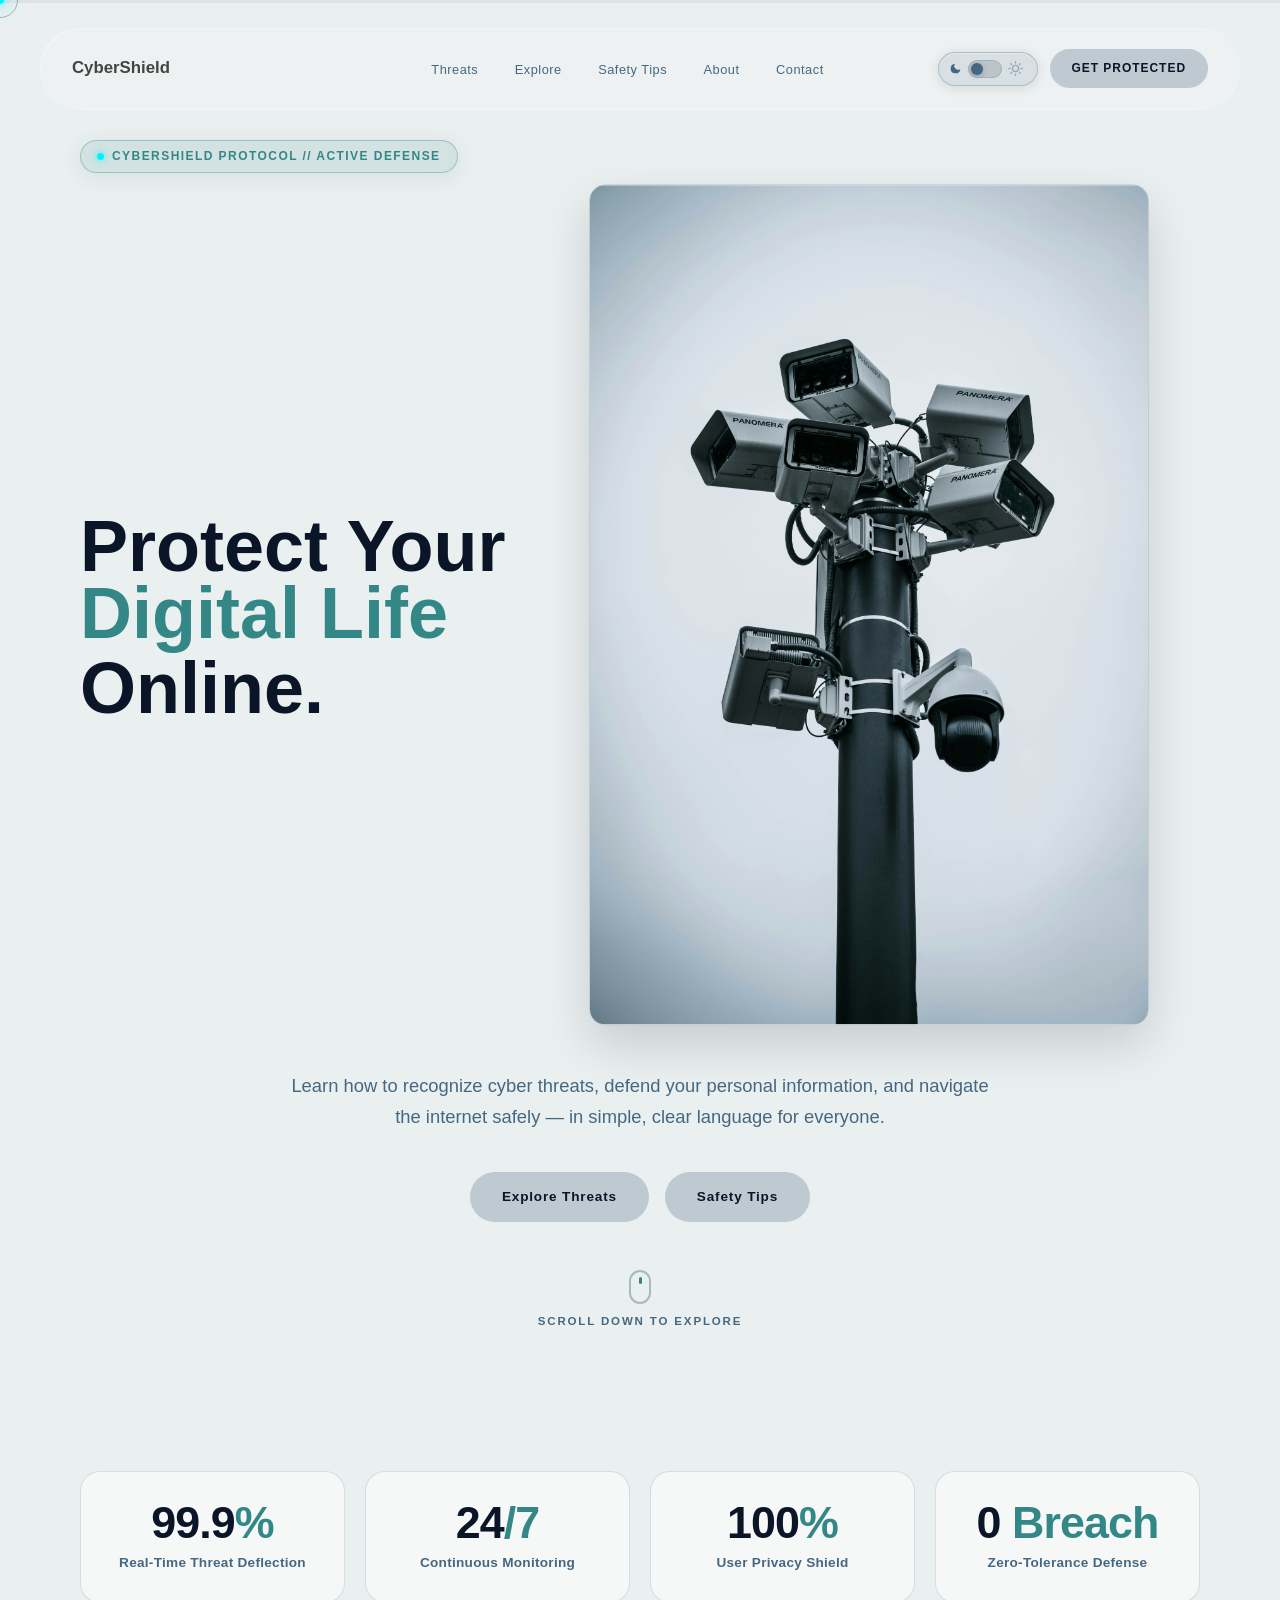
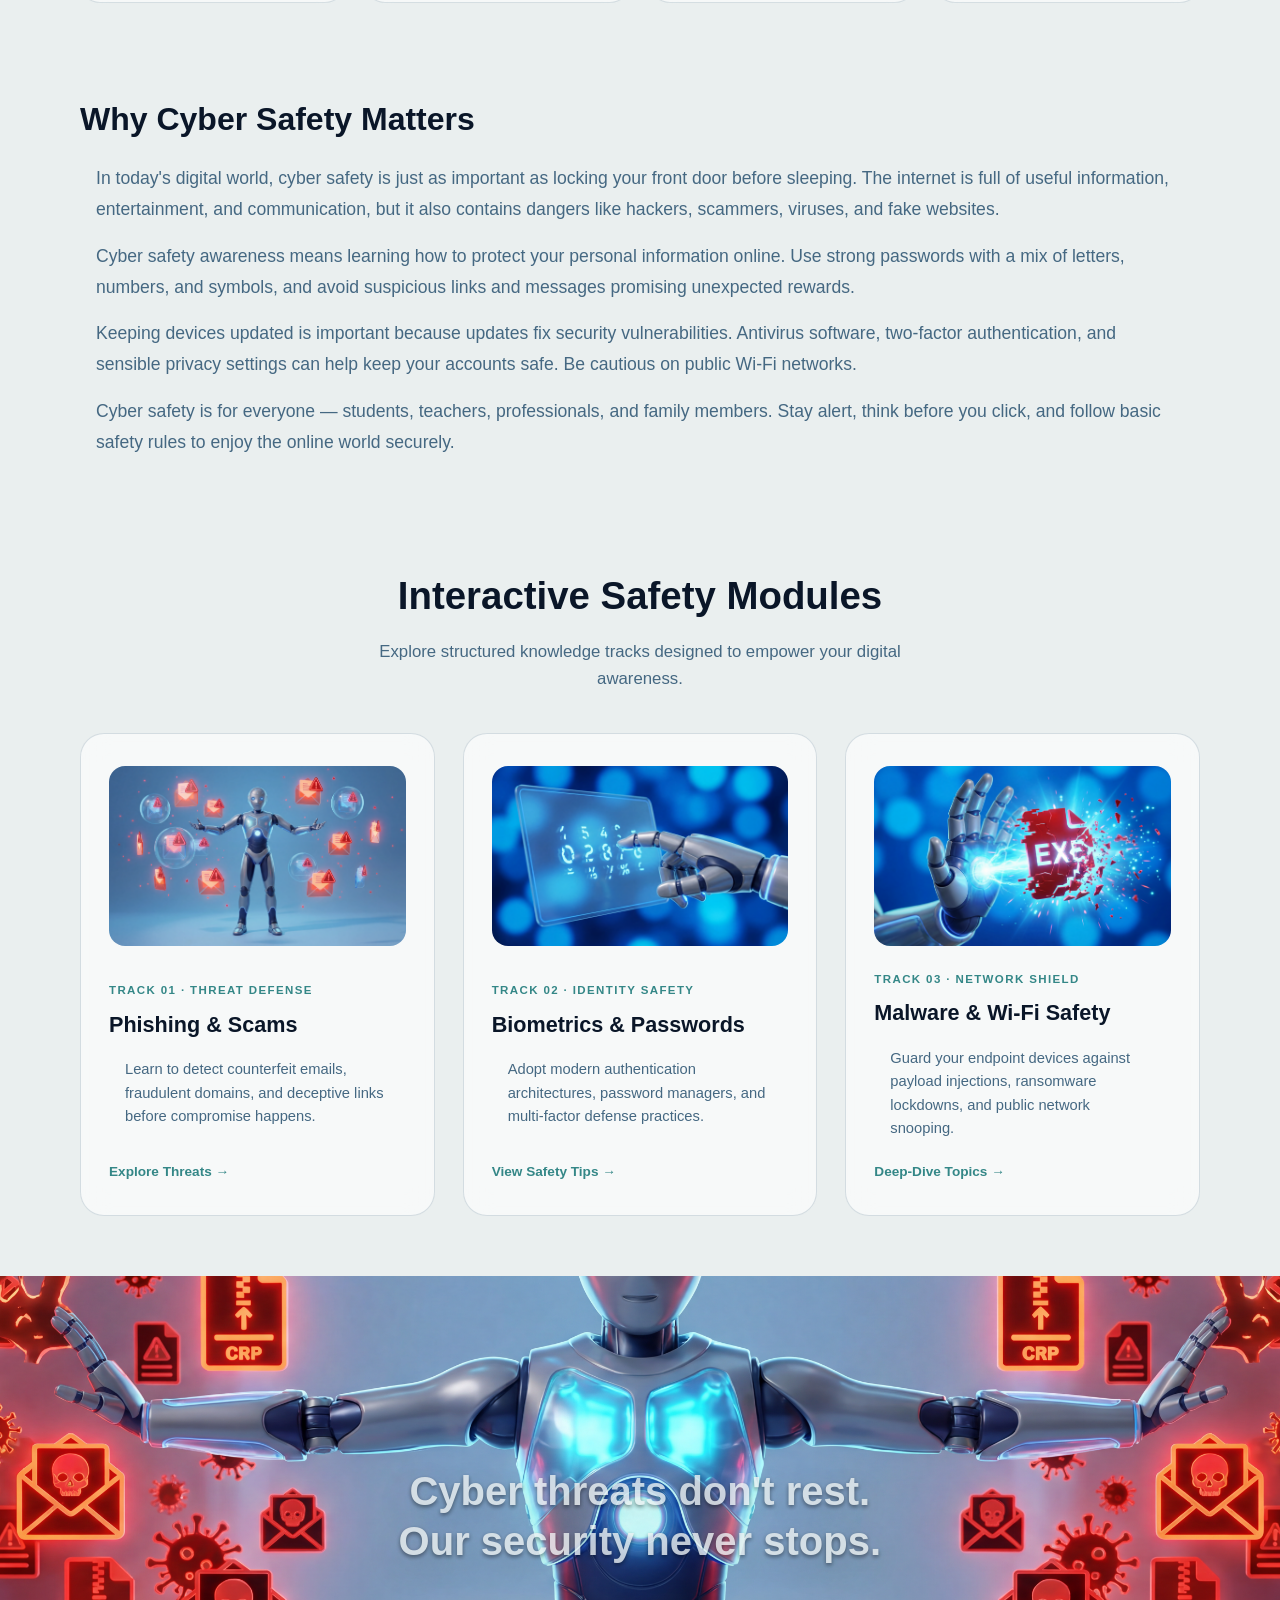
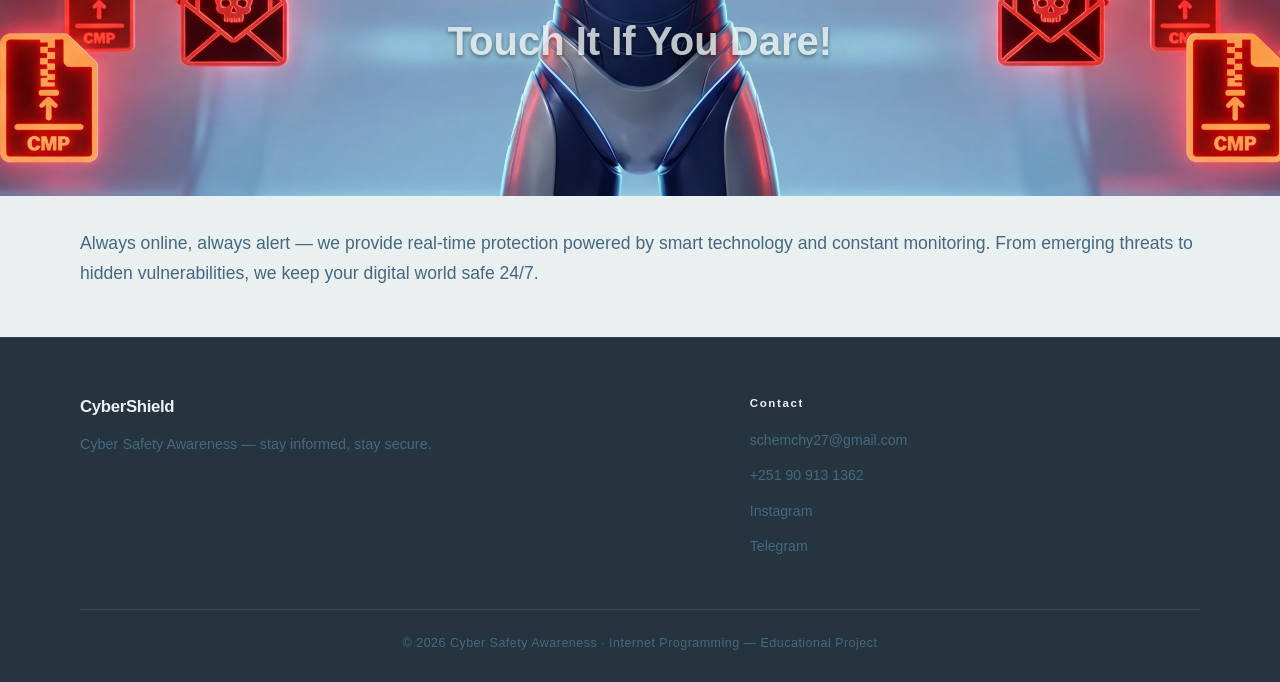
==== commit 850a4f27: "perf: add resource preloading and font optimization hints" ====
--- a/Index/index.html
+++ b/Index/index.html
@@ -4,6 +4,10 @@
   <meta charset="UTF-8">
   <title>CyberShield — Cyber Safety Awareness</title>
   <link rel="icon" type="image/png" href="../Image/blue_eyes icon.png">
+  <!-- Critical Resource Preloads for Performance & Zero-FOUT -->
+  <link rel="preload" href="../fonts/Poppins-Regular.ttf" as="font" type="font/ttf" crossorigin>
+  <link rel="preload" href="../fonts/Poppins-Bold.ttf" as="font" type="font/ttf" crossorigin>
+  <link rel="preload" href="../Image/cameras.jpg" as="image">
   <link rel="stylesheet" href="../Style/White Mode/style.css">
   <link rel="stylesheet" href="../Style/White Mode/index.css">
   <link rel="stylesheet" href="../Style/Dark Mode/darkmode.css">
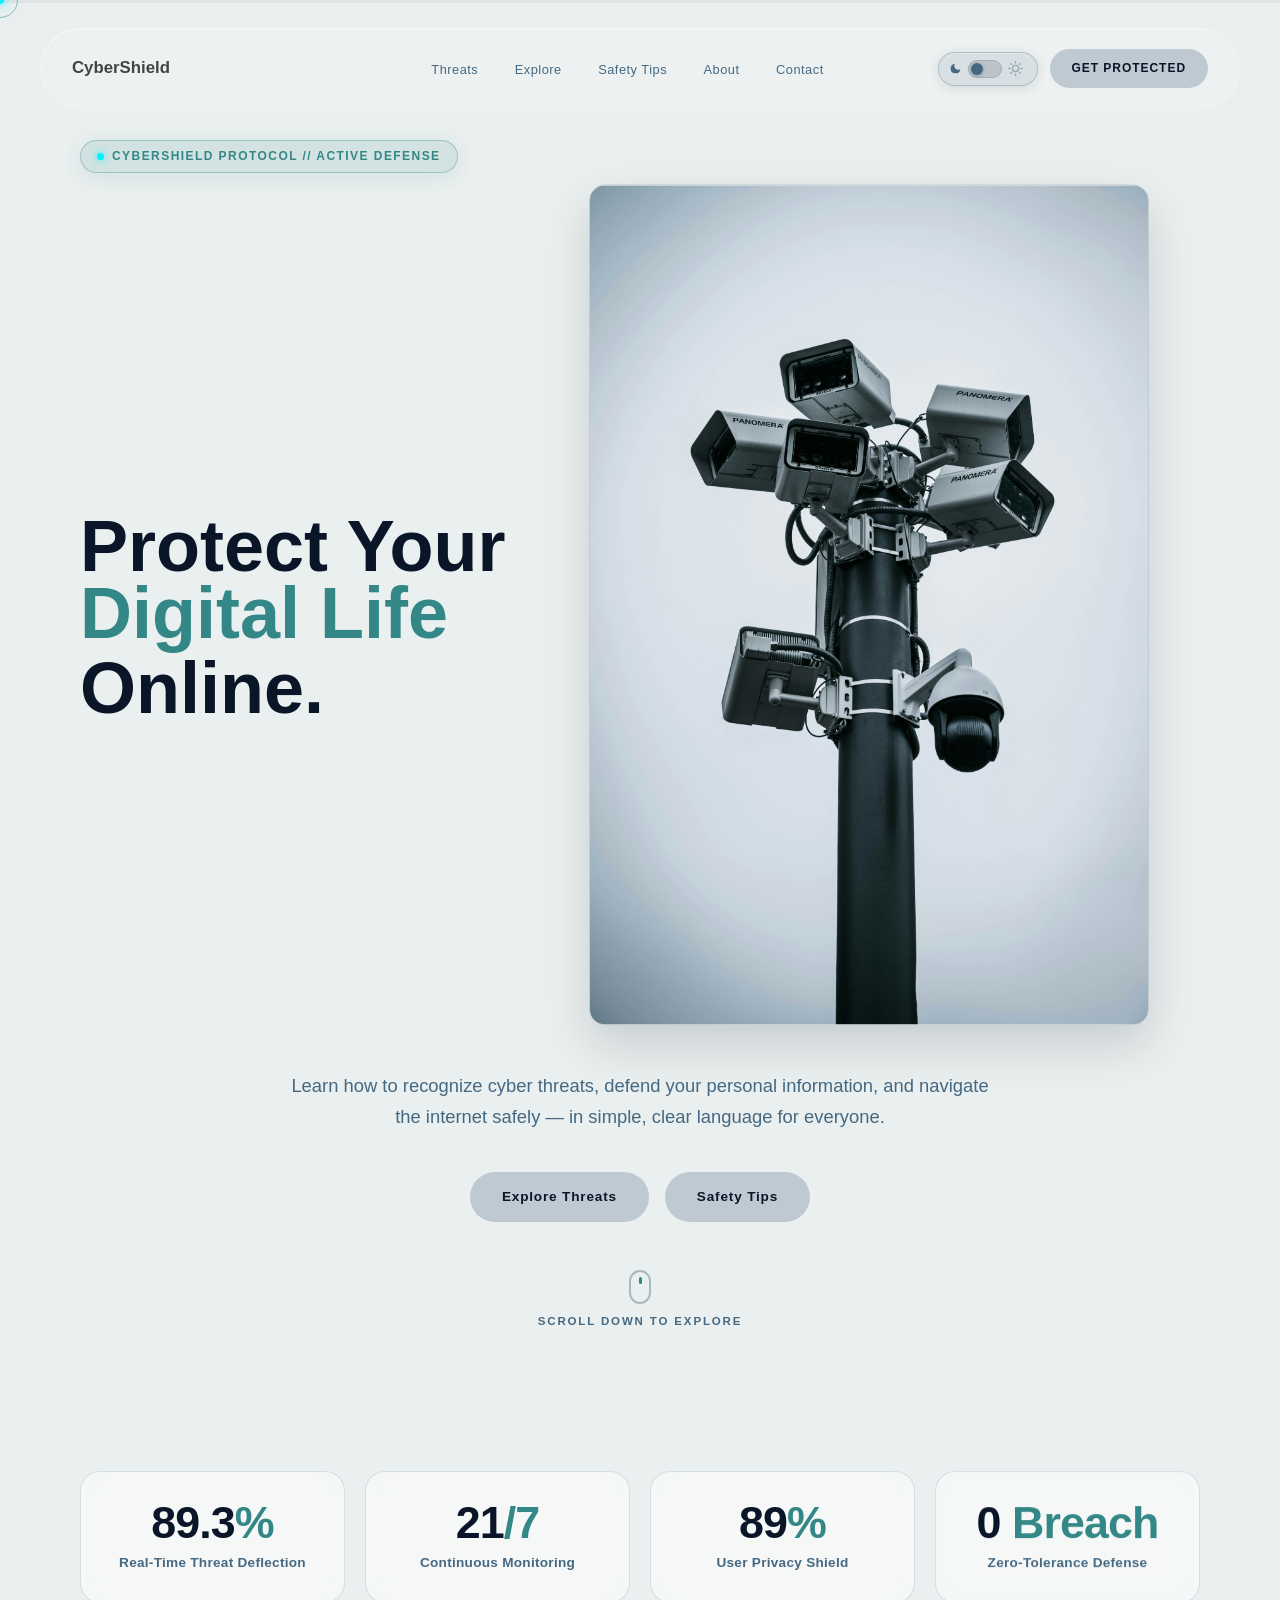
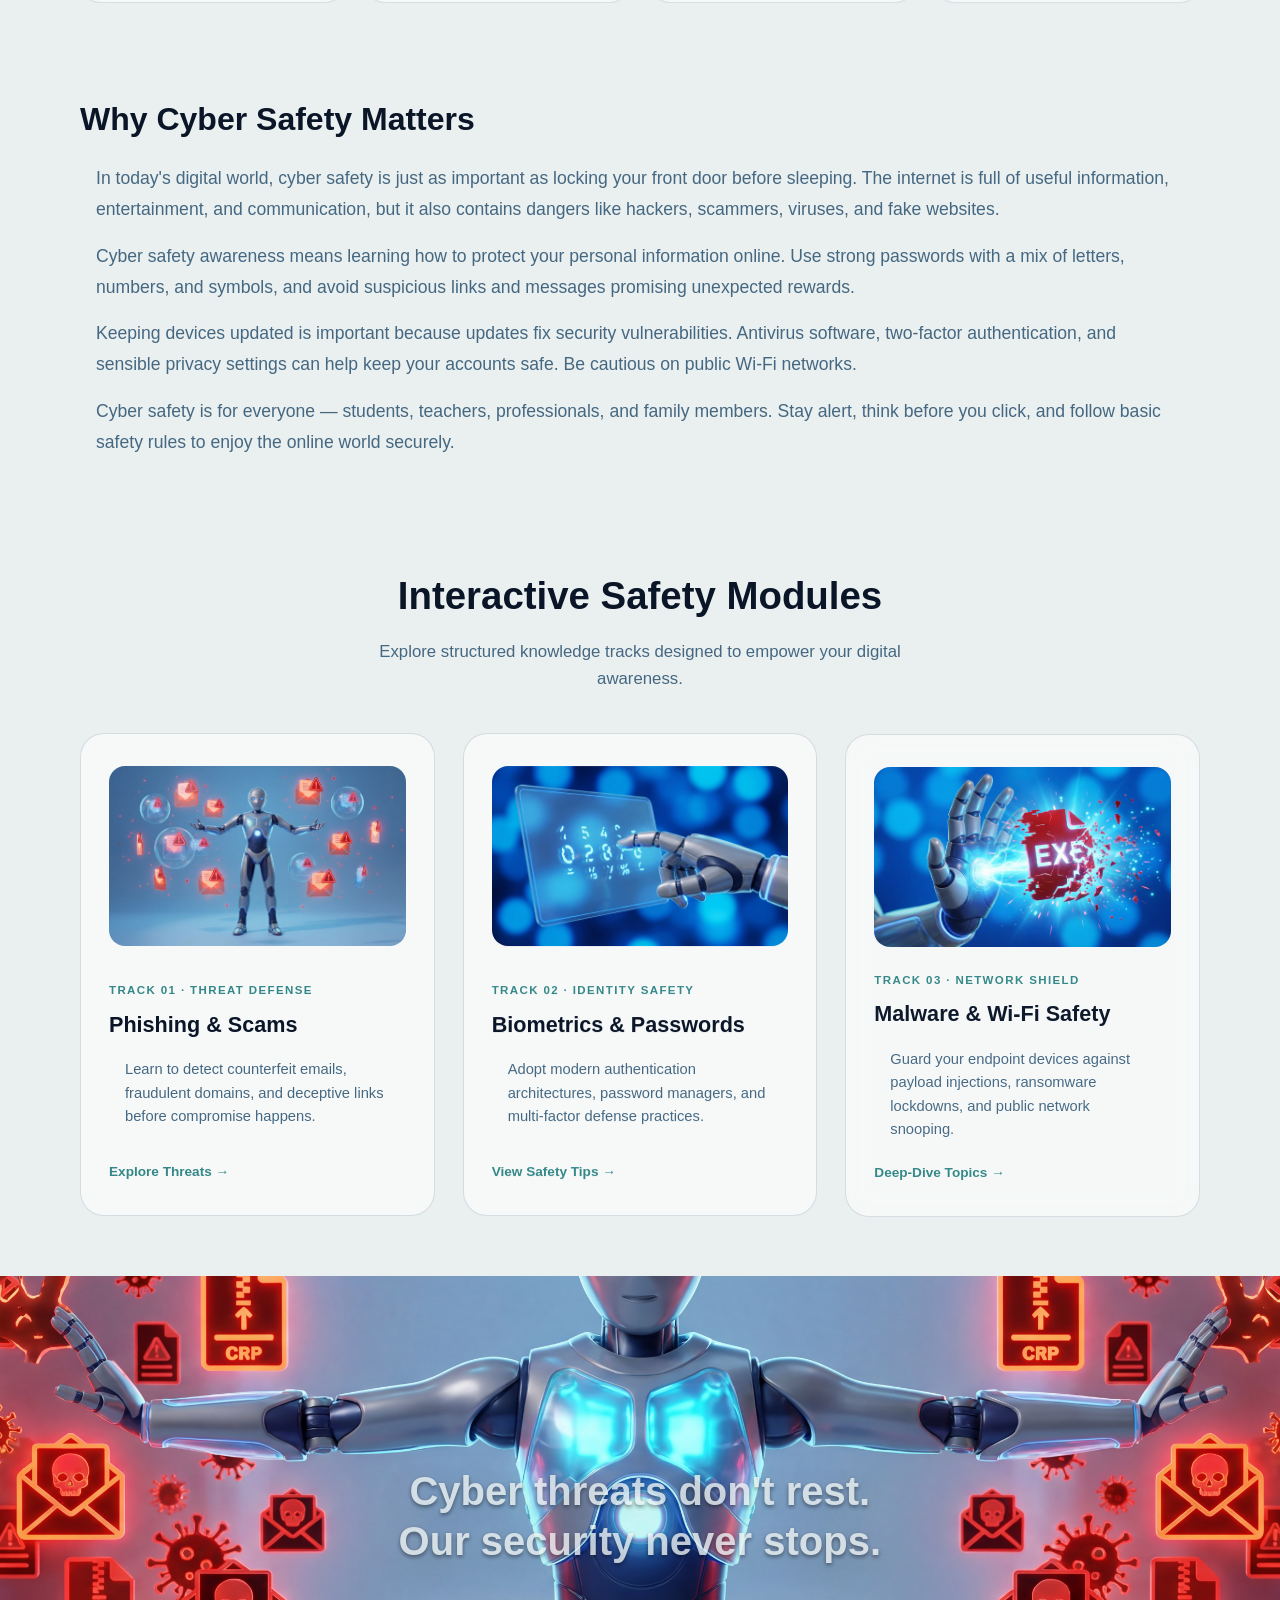
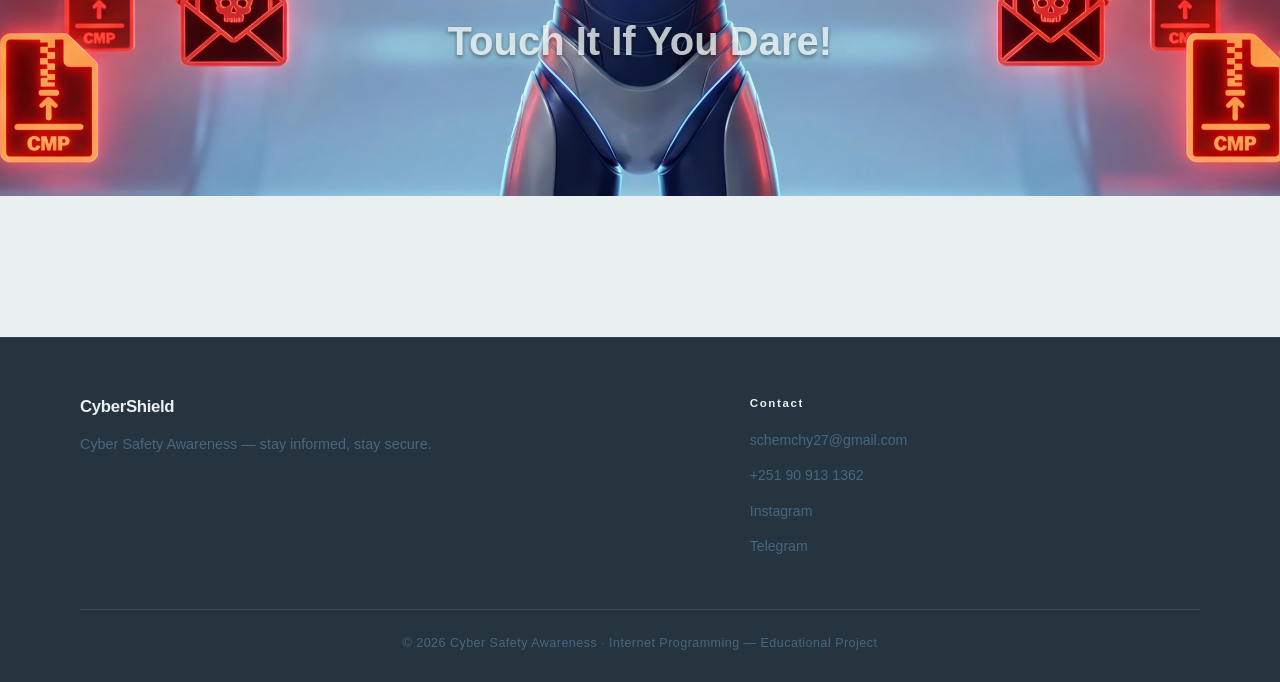
==== commit 3efc8dad: "a11y: add skip-to-content accessibility link and semantic main landmark" ====
--- a/Index/index.html
+++ b/Index/index.html
@@ -17,9 +17,11 @@
   <script src="../Java Script/Effectt.js"></script>
 </head>
 <body>
+  <!-- Accessibility Skip Link -->
+  <a href="#main-content" class="skip-link">Skip to main content</a>
 
   <div class="page-layout">
-    <div class="page-main">
+    <main class="page-main" id="main-content">
 
       <nav>
         <div class="nav-shell">
@@ -173,7 +175,7 @@
         digital world safe 24/7.
       </p>
 
-    </div>
+    </main>
 
     <div class="page-footer-row">
       <footer class="site-footer">
--- a/Style/White Mode/style.css
+++ b/Style/White Mode/style.css
@@ -89,6 +89,27 @@
   list-style: none; 
   margin: 0; 
   padding: 0; 
+}
+
+/* Accessibility: Skip to Main Content Link */
+.skip-link {
+  position: absolute;
+  top: -999px;
+  left: 20px;
+  background: #0a1628;
+  color: #00f2fe;
+  padding: 12px 24px;
+  border-radius: 8px;
+  font-weight: 700;
+  font-size: 0.85rem;
+  z-index: 99999;
+  text-decoration: none;
+  box-shadow: 0 4px 20px rgba(0, 0, 0, 0.4);
+  transition: top 0.2s ease;
+}
+
+.skip-link:focus {
+  top: 20px;
 }
 
 
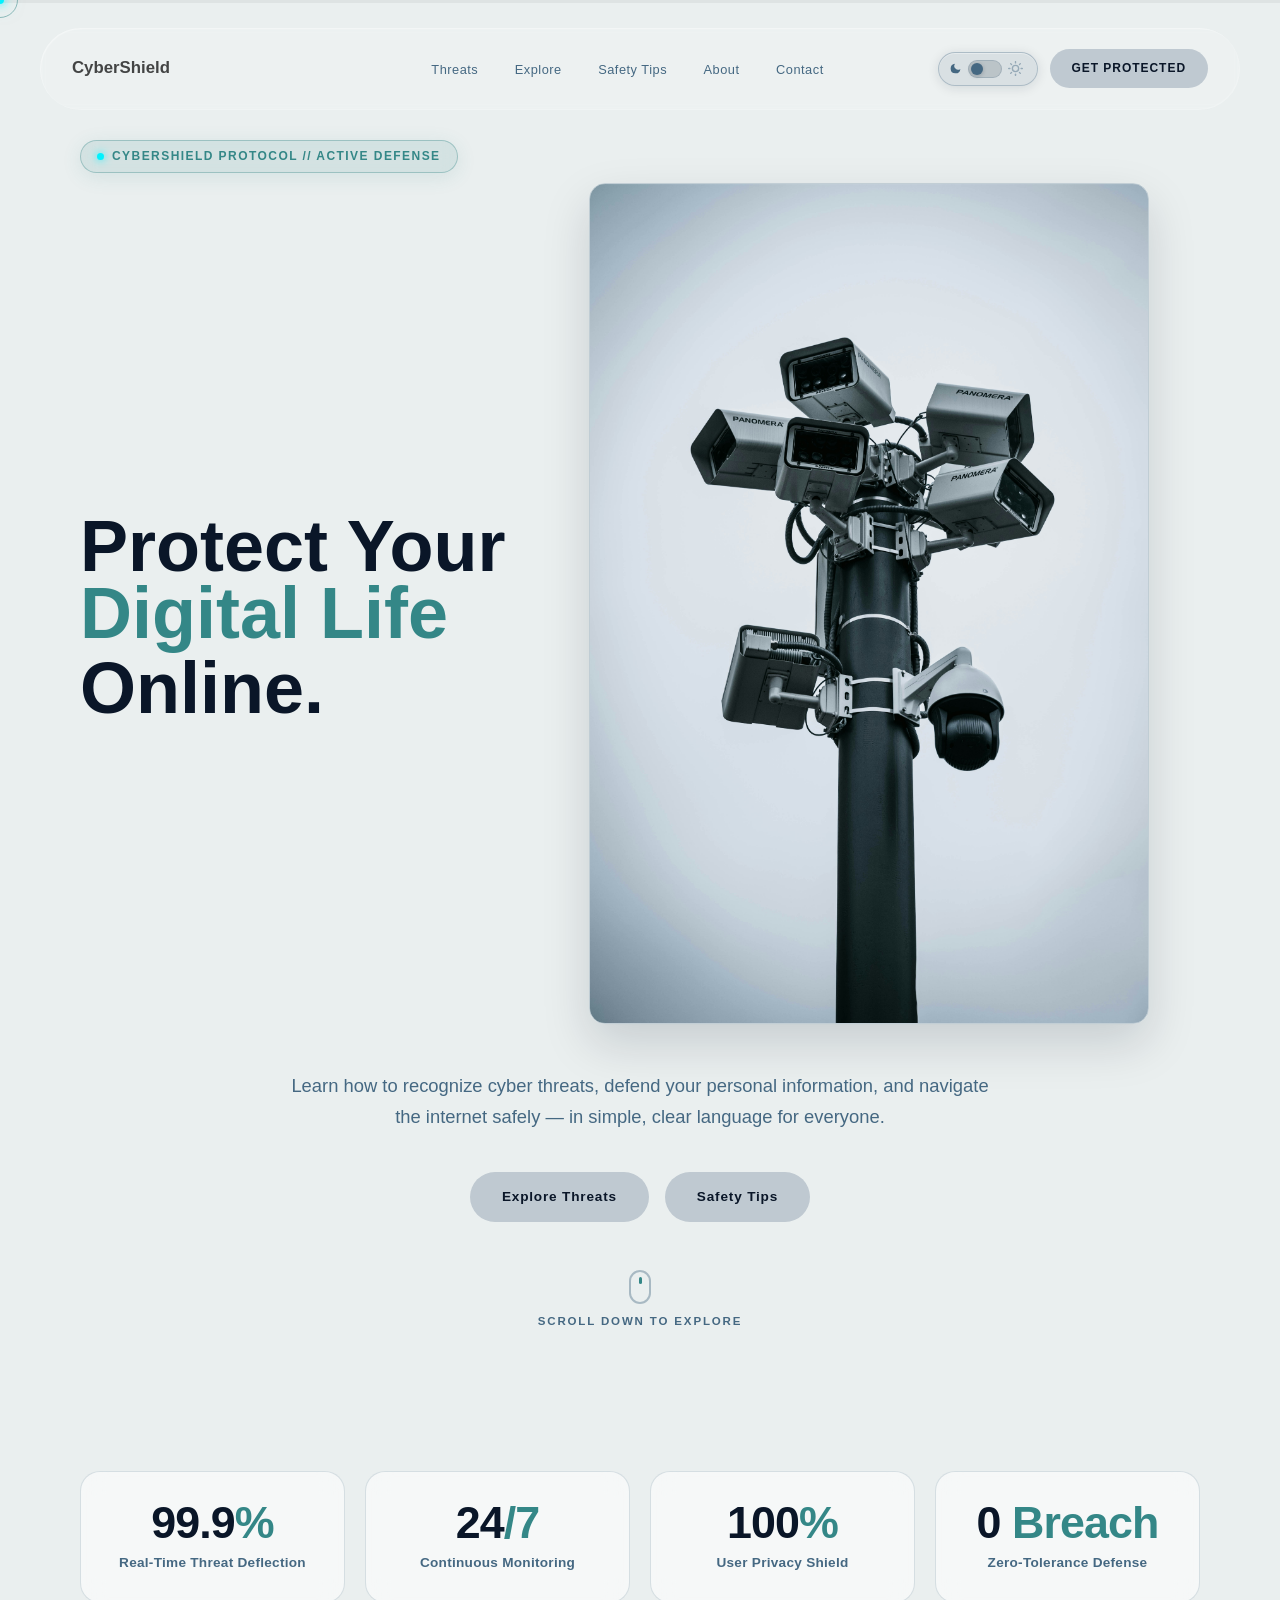
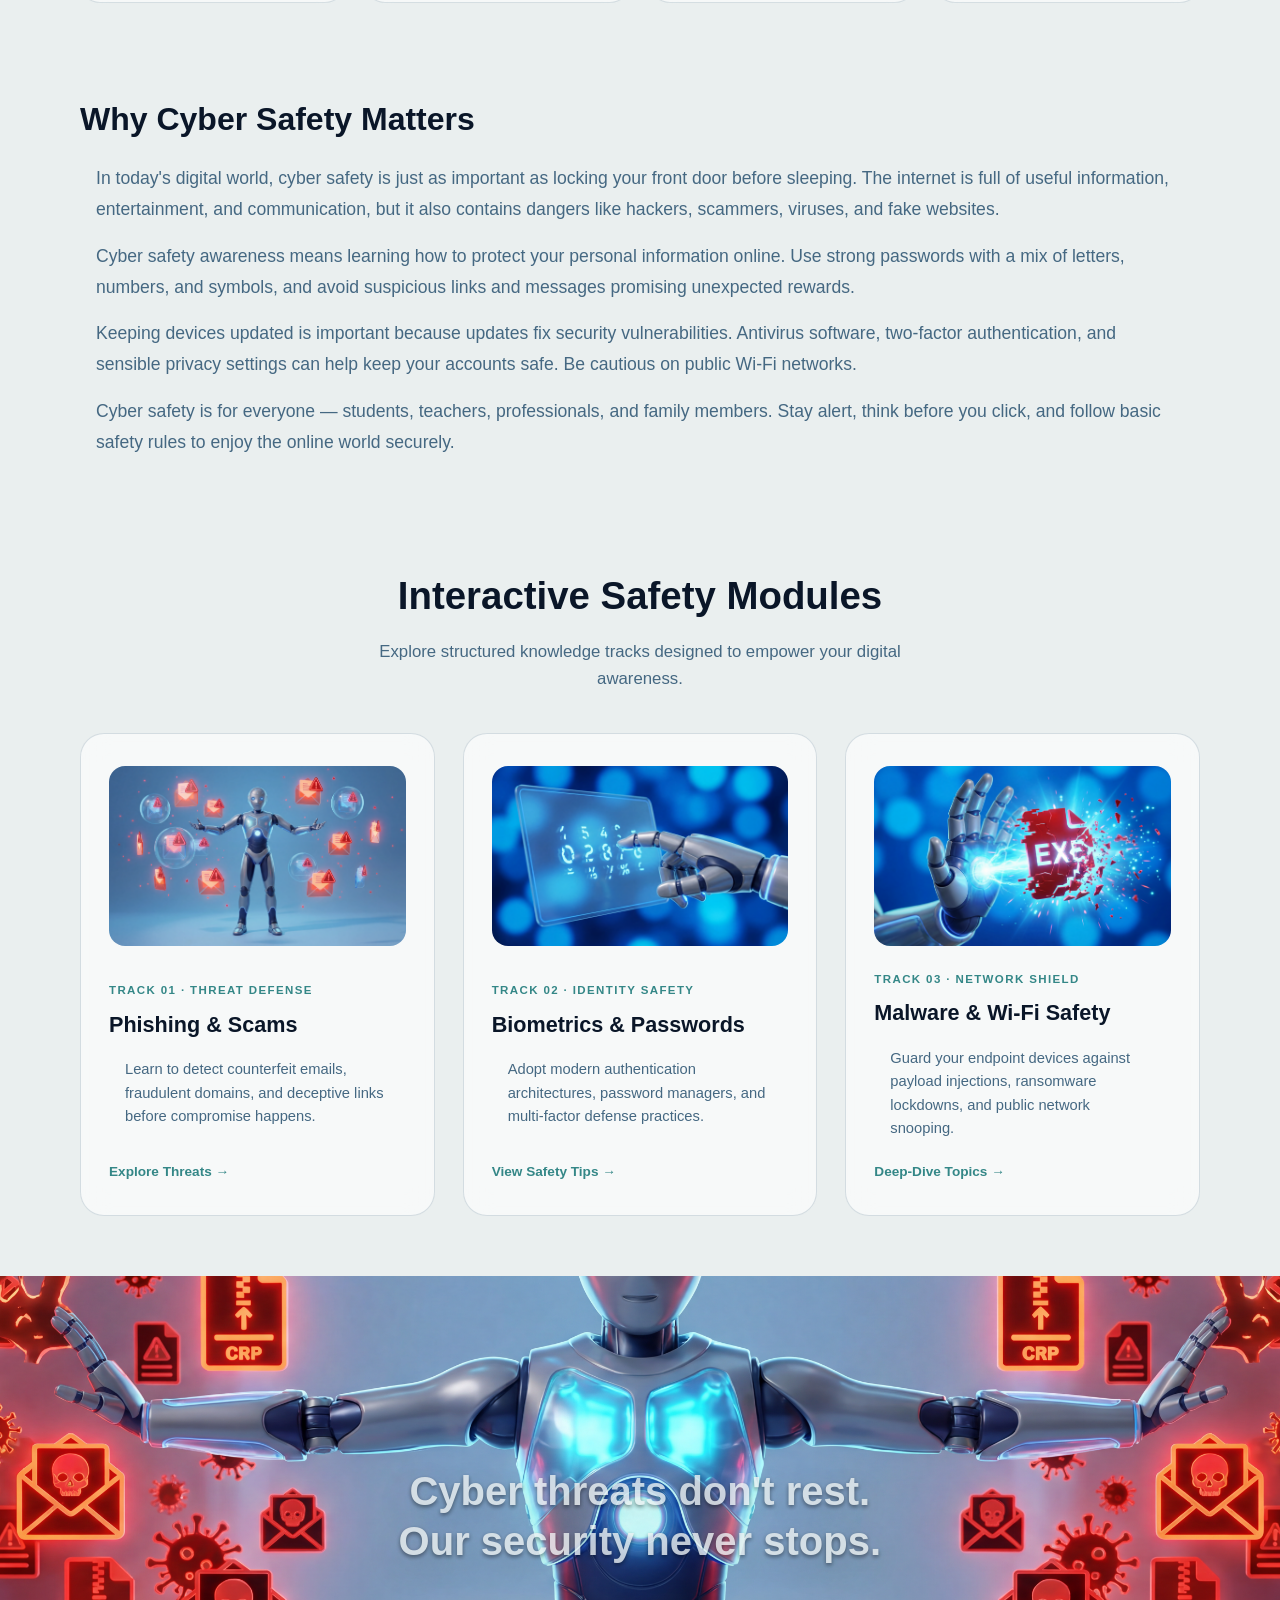
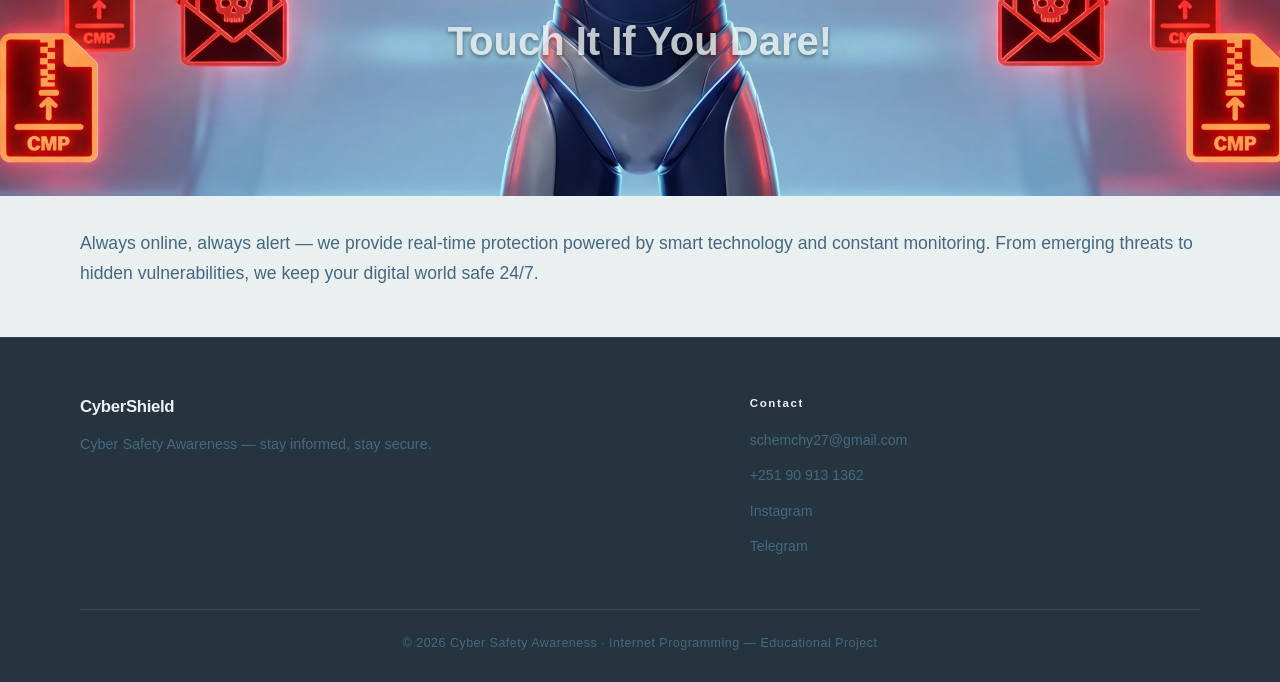
==== commit cfff0b6b: "feat(seo): add Open Graph, Twitter cards, and rich social metadata" ====
--- a/Index/index.html
+++ b/Index/index.html
@@ -2,6 +2,24 @@
 <html lang="en">
 <head>
   <meta charset="UTF-8">
+  <meta name="viewport" content="width=device-width, initial-scale=1.0">
+  <meta name="description" content="CyberShield — An award-winning cyber safety awareness and digital defense platform. Learn to detect phishing, malware, ransomware, and safeguard your online footprint.">
+  <meta name="keywords" content="cybersecurity, cyber safety, digital awareness, phishing protection, malware, 2FA, encryption">
+  <meta name="author" content="CyberShield Team">
+  <meta name="theme-color" content="#0a1628">
+
+  <!-- Open Graph / Facebook -->
+  <meta property="og:type" content="website">
+  <meta property="og:url" content="https://github.com/yaredlab/CyberShield">
+  <meta property="og:title" content="CyberShield — Cyber Safety Awareness">
+  <meta property="og:description" content="Cinematic educational web platform empowering digital defense and proactive cybersecurity literacy.">
+  <meta property="og:image" content="../Image/blue_eyes icon.png">
+
+  <!-- Twitter Card -->
+  <meta name="twitter:card" content="summary_large_image">
+  <meta name="twitter:title" content="CyberShield — Cyber Safety Awareness">
+  <meta name="twitter:description" content="Cinematic educational web platform empowering digital defense and proactive cybersecurity literacy.">
+  <meta name="twitter:image" content="../Image/blue_eyes icon.png">
   <title>CyberShield — Cyber Safety Awareness</title>
   <link rel="icon" type="image/png" href="../Image/blue_eyes icon.png">
   <!-- Critical Resource Preloads for Performance & Zero-FOUT -->
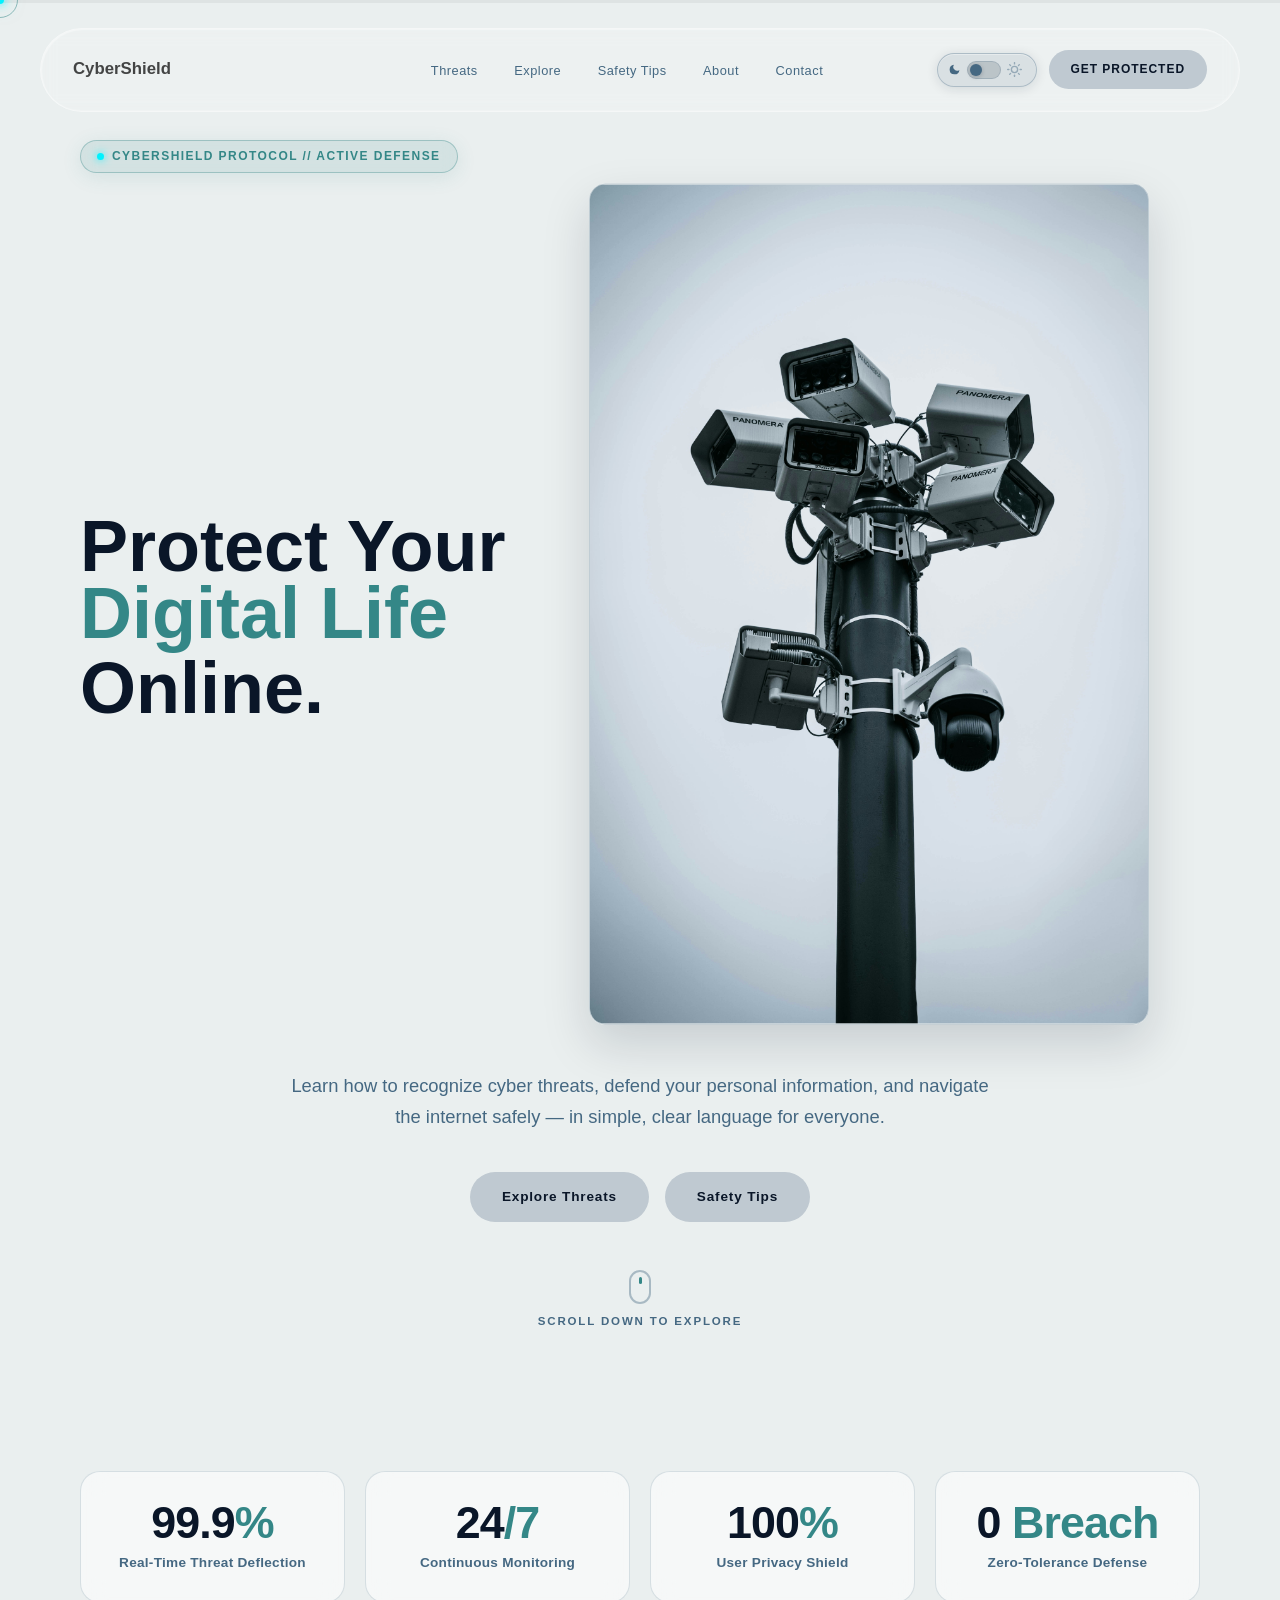
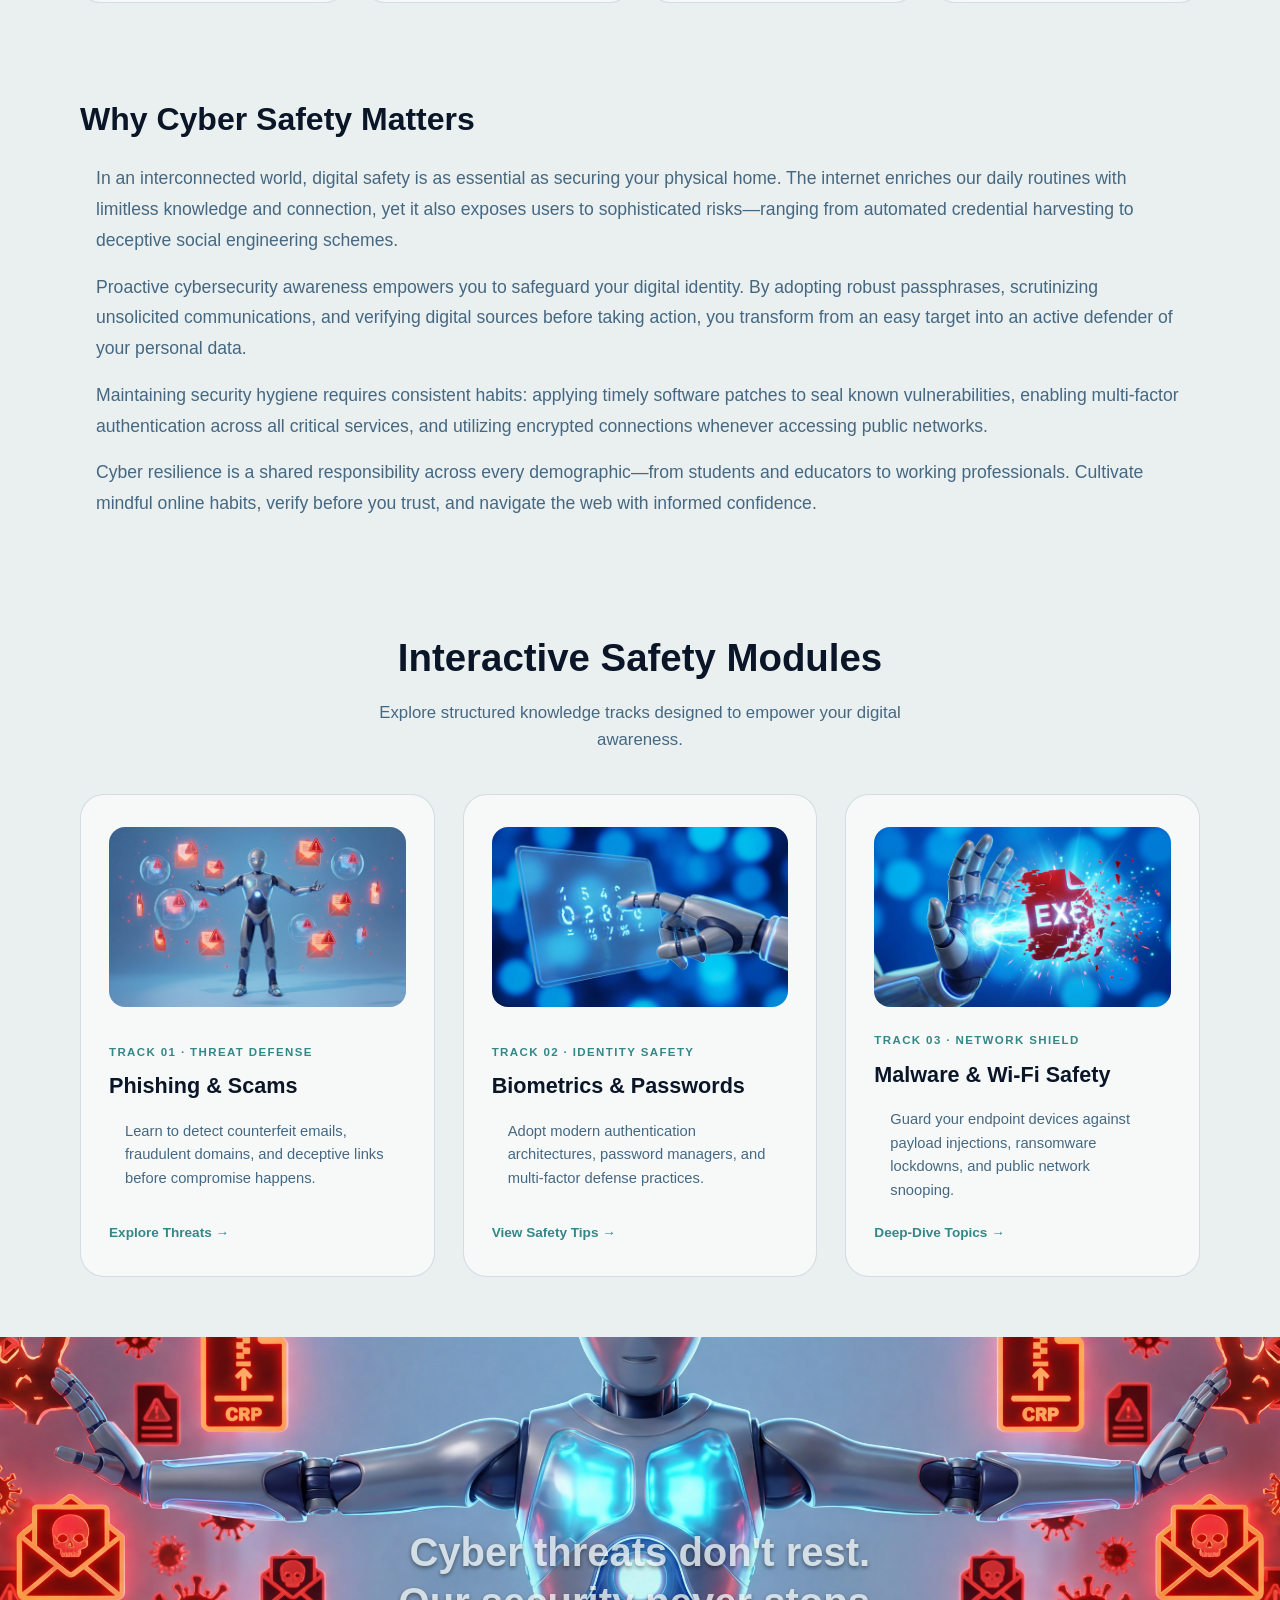
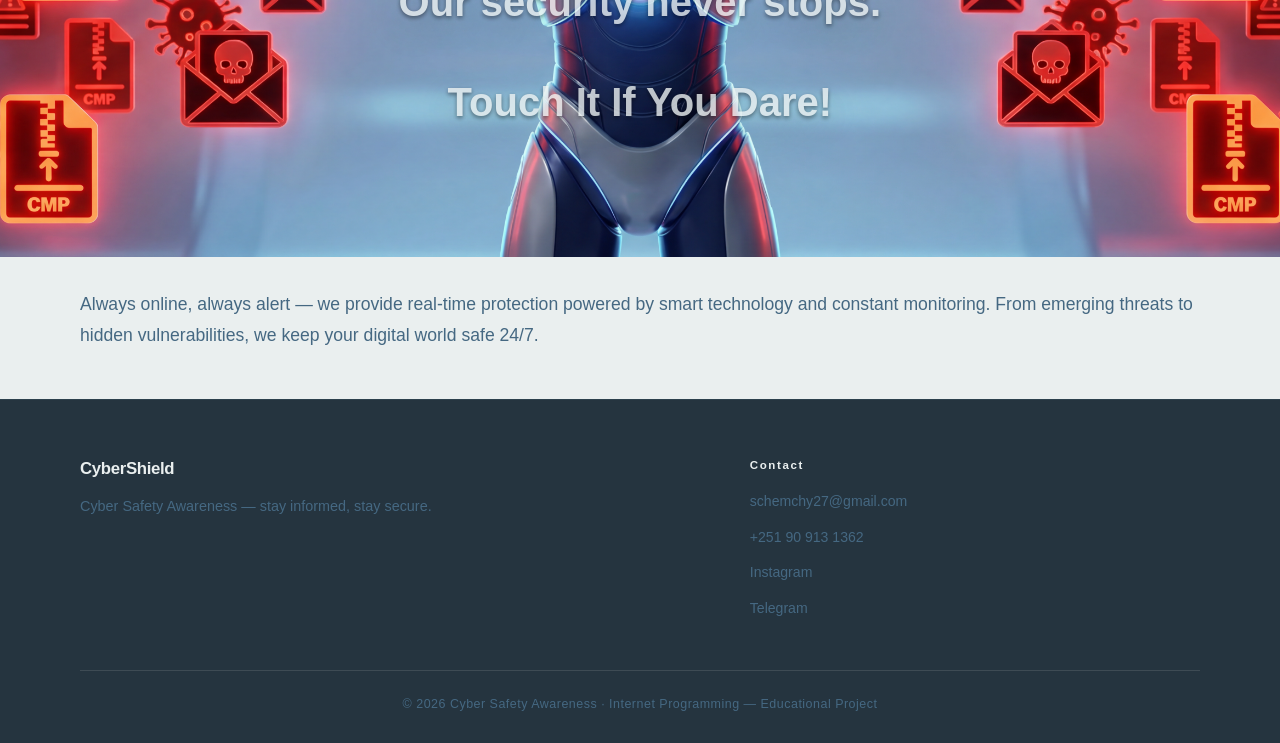
==== commit 5b3a10fa: "docs(home): polish cyber safety overview and defense rationale in index.html" ====
--- a/Index/index.html
+++ b/Index/index.html
@@ -119,16 +119,16 @@
       <div class="banner-sub">
         <h2>Why Cyber Safety Matters</h2>
         <p>
-          In today's digital world, cyber safety is just as important as locking your front door before sleeping. The internet is full of useful information, entertainment, and communication, but it also contains dangers like hackers, scammers, viruses, and fake websites.
-        </p>
-        <p>
-          Cyber safety awareness means learning how to protect your personal information online. Use strong passwords with a mix of letters, numbers, and symbols, and avoid suspicious links and messages promising unexpected rewards.
-        </p>
-        <p>
-          Keeping devices updated is important because updates fix security vulnerabilities. Antivirus software, two-factor authentication, and sensible privacy settings can help keep your accounts safe. Be cautious on public Wi‑Fi networks.
-        </p>
-        <p>
-          Cyber safety is for everyone — students, teachers, professionals, and family members. Stay alert, think before you click, and follow basic safety rules to enjoy the online world securely.
+          In an interconnected world, digital safety is as essential as securing your physical home. The internet enriches our daily routines with limitless knowledge and connection, yet it also exposes users to sophisticated risks—ranging from automated credential harvesting to deceptive social engineering schemes.
+        </p>
+        <p>
+          Proactive cybersecurity awareness empowers you to safeguard your digital identity. By adopting robust passphrases, scrutinizing unsolicited communications, and verifying digital sources before taking action, you transform from an easy target into an active defender of your personal data.
+        </p>
+        <p>
+          Maintaining security hygiene requires consistent habits: applying timely software patches to seal known vulnerabilities, enabling multi-factor authentication across all critical services, and utilizing encrypted connections whenever accessing public networks.
+        </p>
+        <p>
+          Cyber resilience is a shared responsibility across every demographic—from students and educators to working professionals. Cultivate mindful online habits, verify before you trust, and navigate the web with informed confidence.
         </p>
       </div>
 
--- a/Style/White Mode/style.css
+++ b/Style/White Mode/style.css
@@ -4,7 +4,7 @@
   src: url("../fonts/Poppins-Regular.ttf") format("truetype"); 
   font-weight: 400; 
   font-style: normal; 
- 
+  font-display: swap;
 }
 
 @font-face { 
@@ -12,7 +12,7 @@
   src: url("../fonts/Poppins-Medium.ttf") format("truetype"); 
   font-weight: 500; 
   font-style: normal; 
- 
+  font-display: swap;
 }
 
 @font-face { 
@@ -20,7 +20,7 @@
   src: url("../fonts/Poppins-SemiBold.ttf") format("truetype"); 
   font-weight: 600; 
   font-style: normal; 
- 
+  font-display: swap;
 }
 
 @font-face { 
@@ -28,7 +28,7 @@
   src: url("../fonts/Poppins-Bold.ttf") format("truetype"); 
   font-weight: 700; 
   font-style: normal; 
-
+  font-display: swap;
 }
 
 @font-face { 
@@ -36,7 +36,7 @@
   src: url("../fonts/Poppins-ExtraBold.ttf") format("truetype"); 
   font-weight: 800; 
   font-style: normal; 
-
+  font-display: swap;
 }
 
 
@@ -60,6 +60,9 @@
   background: #eaefef; 
   font-family: "Poppins", "Trebuchet MS", sans-serif; 
   color: #0a1628; 
+  -webkit-font-smoothing: antialiased;
+  -moz-osx-font-smoothing: grayscale;
+  text-rendering: optimizeLegibility;
 }
 
 
@@ -134,12 +137,20 @@
   width: calc(100% - 80px);
   max-width: 1280px;
   background-color: rgba(255, 255, 255, 0.15);
-  backdrop-filter: blur(3px);
+  backdrop-filter: blur(8px);
+  -webkit-backdrop-filter: blur(8px);
+  border: 1px solid rgba(255, 255, 255, 0.45);
   box-shadow: rgba(255, 255, 255, 0.4) 1px 1px 1px 0px inset, rgba(255, 255, 255, 0.2) -1px -1px 1px 0px inset;
   border-radius: 50vw;
   padding: 14px 32px;
   z-index: 200;
   box-sizing: border-box;
+  transition: background-color 0.3s ease, border-color 0.3s ease, box-shadow 0.3s ease;
+}
+
+nav:hover {
+  border-color: rgba(52, 135, 135, 0.4);
+  box-shadow: 0 12px 32px rgba(10, 22, 40, 0.08), rgba(255, 255, 255, 0.5) 1px 1px 1px 0px inset;
 }
 
 
@@ -187,6 +198,26 @@
   letter-spacing: 0.04em;
   padding: 8px 14px;
   border-radius: 100px;
+  position: relative;
+  transition: color 0.25s ease, background 0.25s ease;
+}
+
+.nav-links a::after {
+  content: '';
+  position: absolute;
+  bottom: 2px;
+  left: 50%;
+  width: 0;
+  height: 2px;
+  background: #348787;
+  border-radius: 2px;
+  transform: translateX(-50%);
+  transition: width 0.25s cubic-bezier(0.16, 1, 0.3, 1);
+}
+
+.nav-links a:hover::after,
+.nav-links a.active::after {
+  width: 50%;
 }
 
 .nav-links a:hover {
@@ -287,8 +318,19 @@
 }
 .services .card {
   background: rgba(255,255,255,0.45);
-  padding: 20px;
+  backdrop-filter: blur(12px);
+  -webkit-backdrop-filter: blur(12px);
+  border: 1px solid rgba(69, 104, 130, 0.18);
+  border-radius: 20px;
+  padding: 24px 20px;
   text-align: center;
+  transition: transform 0.35s cubic-bezier(0.16, 1, 0.3, 1), box-shadow 0.35s ease, border-color 0.35s ease;
+}
+
+.services .card:hover {
+  transform: translateY(-8px);
+  border-color: rgba(52, 135, 135, 0.45);
+  box-shadow: 0 20px 40px rgba(10, 22, 40, 0.1);
 }
 
 
--- a/Style/award-scroll.css
+++ b/Style/award-scroll.css
@@ -485,6 +485,189 @@
   color: #ffffff;
 }
 
+/* ── Floating Back to Top Button ── */
+.back-to-top {
+  position: fixed;
+  bottom: 32px;
+  right: 32px;
+  width: 44px;
+  height: 44px;
+  border-radius: 50%;
+  background: rgba(255, 255, 255, 0.75);
+  backdrop-filter: blur(12px);
+  -webkit-backdrop-filter: blur(12px);
+  border: 1px solid rgba(69, 104, 130, 0.25);
+  color: #348787;
+  display: flex;
+  align-items: center;
+  justify-content: center;
+  cursor: pointer;
+  z-index: 999;
+  opacity: 0;
+  pointer-events: none;
+  transform: translateY(16px);
+  transition: opacity 0.3s ease, transform 0.3s cubic-bezier(0.16, 1, 0.3, 1), background 0.3s ease, border-color 0.3s ease;
+  box-shadow: 0 8px 24px rgba(10, 22, 40, 0.12);
+}
+
+.back-to-top.visible {
+  opacity: 1;
+  pointer-events: auto;
+  transform: translateY(0);
+}
+
+.back-to-top:hover {
+  background: #2c3947;
+  color: #00f2fe;
+  border-color: #348787;
+  transform: translateY(-3px);
+  box-shadow: 0 12px 30px rgba(0, 242, 254, 0.2);
+}
+
+html.dark-mode .back-to-top {
+  background: rgba(16, 28, 45, 0.75);
+  border-color: rgba(0, 242, 254, 0.25);
+  color: #00f2fe;
+}
+
+html.dark-mode .back-to-top:hover {
+  background: #00f2fe;
+  color: #0a1628;
+  border-color: #00f2fe;
+}
+
+/* ── Threat Severity Badges ── */
+.threat-header-row {
+  display: flex;
+  align-items: center;
+  justify-content: space-between;
+  margin-bottom: 8px;
+}
+
+.threat-badge-severity {
+  font-size: 0.65rem;
+  font-weight: 700;
+  text-transform: uppercase;
+  letter-spacing: 0.08em;
+  padding: 3px 8px;
+  border-radius: 6px;
+}
+
+.threat-badge-severity.critical {
+  background: rgba(239, 68, 68, 0.15);
+  color: #ef4444;
+  border: 1px solid rgba(239, 68, 68, 0.3);
+}
+
+.threat-badge-severity.high {
+  background: rgba(245, 158, 11, 0.15);
+  color: #f59e0b;
+  border: 1px solid rgba(245, 158, 11, 0.3);
+}
+
+.threat-badge-severity.elevated {
+  background: rgba(59, 130, 246, 0.15);
+  color: #3b82f6;
+  border: 1px solid rgba(59, 130, 246, 0.3);
+}
+
+/* ── Checklist Progress Bar ── */
+.checklist-progress-container {
+  margin: 18px 0 24px;
+}
+
+.checklist-progress-label {
+  display: flex;
+  justify-content: space-between;
+  font-size: 0.8rem;
+  font-weight: 700;
+  color: #348787;
+  margin-bottom: 8px;
+}
+
+.checklist-progress-track {
+  width: 100%;
+  height: 8px;
+  background: rgba(69, 104, 130, 0.18);
+  border-radius: 100px;
+  overflow: hidden;
+}
+
+.checklist-progress-fill {
+  height: 100%;
+  width: 0%;
+  background: linear-gradient(90deg, #348787, #00f2fe);
+  border-radius: 100px;
+  transition: width 0.4s cubic-bezier(0.16, 1, 0.3, 1);
+}
+
+html.dark-mode .checklist-progress-label {
+  color: #00f2fe;
+}
+
+html.dark-mode .checklist-progress-track {
+  background: rgba(255, 255, 255, 0.1);
+}
+
+/* ── Explore Topic Search ── */
+.explore-filter-bar {
+  max-width: 680px;
+  margin: 0 auto 36px;
+  padding: 0 24px;
+}
+
+.explore-search-shell {
+  display: flex;
+  align-items: center;
+  gap: 12px;
+  background: rgba(255, 255, 255, 0.65);
+  backdrop-filter: blur(12px);
+  -webkit-backdrop-filter: blur(12px);
+  border: 1px solid rgba(69, 104, 130, 0.22);
+  border-radius: 100px;
+  padding: 12px 24px;
+  box-shadow: 0 8px 24px rgba(10, 22, 40, 0.06);
+  transition: border-color 0.3s ease, box-shadow 0.3s ease;
+}
+
+.explore-search-shell:focus-within {
+  border-color: #348787;
+  box-shadow: 0 12px 32px rgba(52, 135, 135, 0.15);
+}
+
+.explore-search-icon {
+  color: #348787;
+  flex-shrink: 0;
+}
+
+#topic-search-input {
+  border: none;
+  background: transparent;
+  outline: none;
+  font-family: inherit;
+  font-size: 0.95rem;
+  color: #0a1628;
+  width: 100%;
+}
+
+html.dark-mode .explore-search-shell {
+  background: rgba(16, 28, 45, 0.7);
+  border-color: rgba(0, 242, 254, 0.22);
+}
+
+html.dark-mode .explore-search-shell:focus-within {
+  border-color: #00f2fe;
+  box-shadow: 0 12px 32px rgba(0, 242, 254, 0.18);
+}
+
+html.dark-mode .explore-search-icon {
+  color: #00f2fe;
+}
+
+html.dark-mode #topic-search-input {
+  color: #f0f6fc;
+}
+
 /* ── Responsive Adjustments ── */
 @media (max-width: 1024px) {
   .cyber-stats-grid {
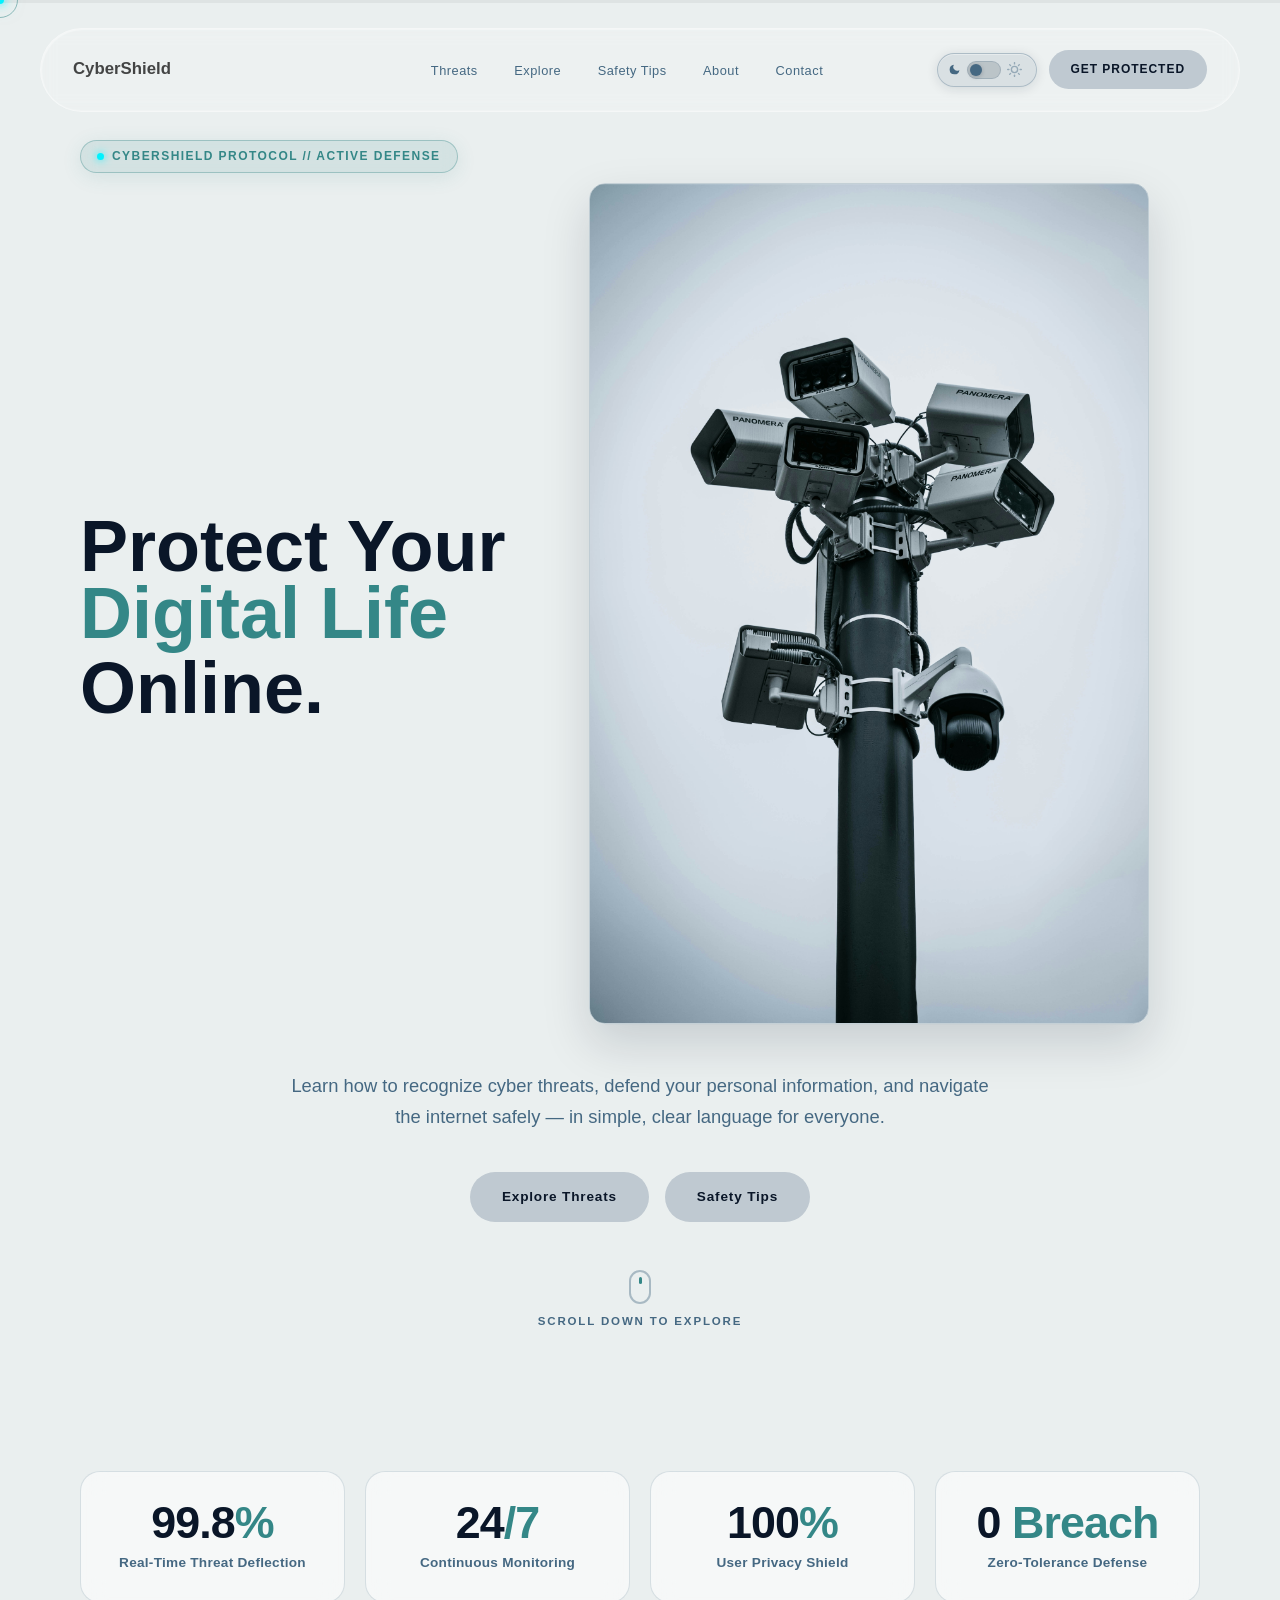
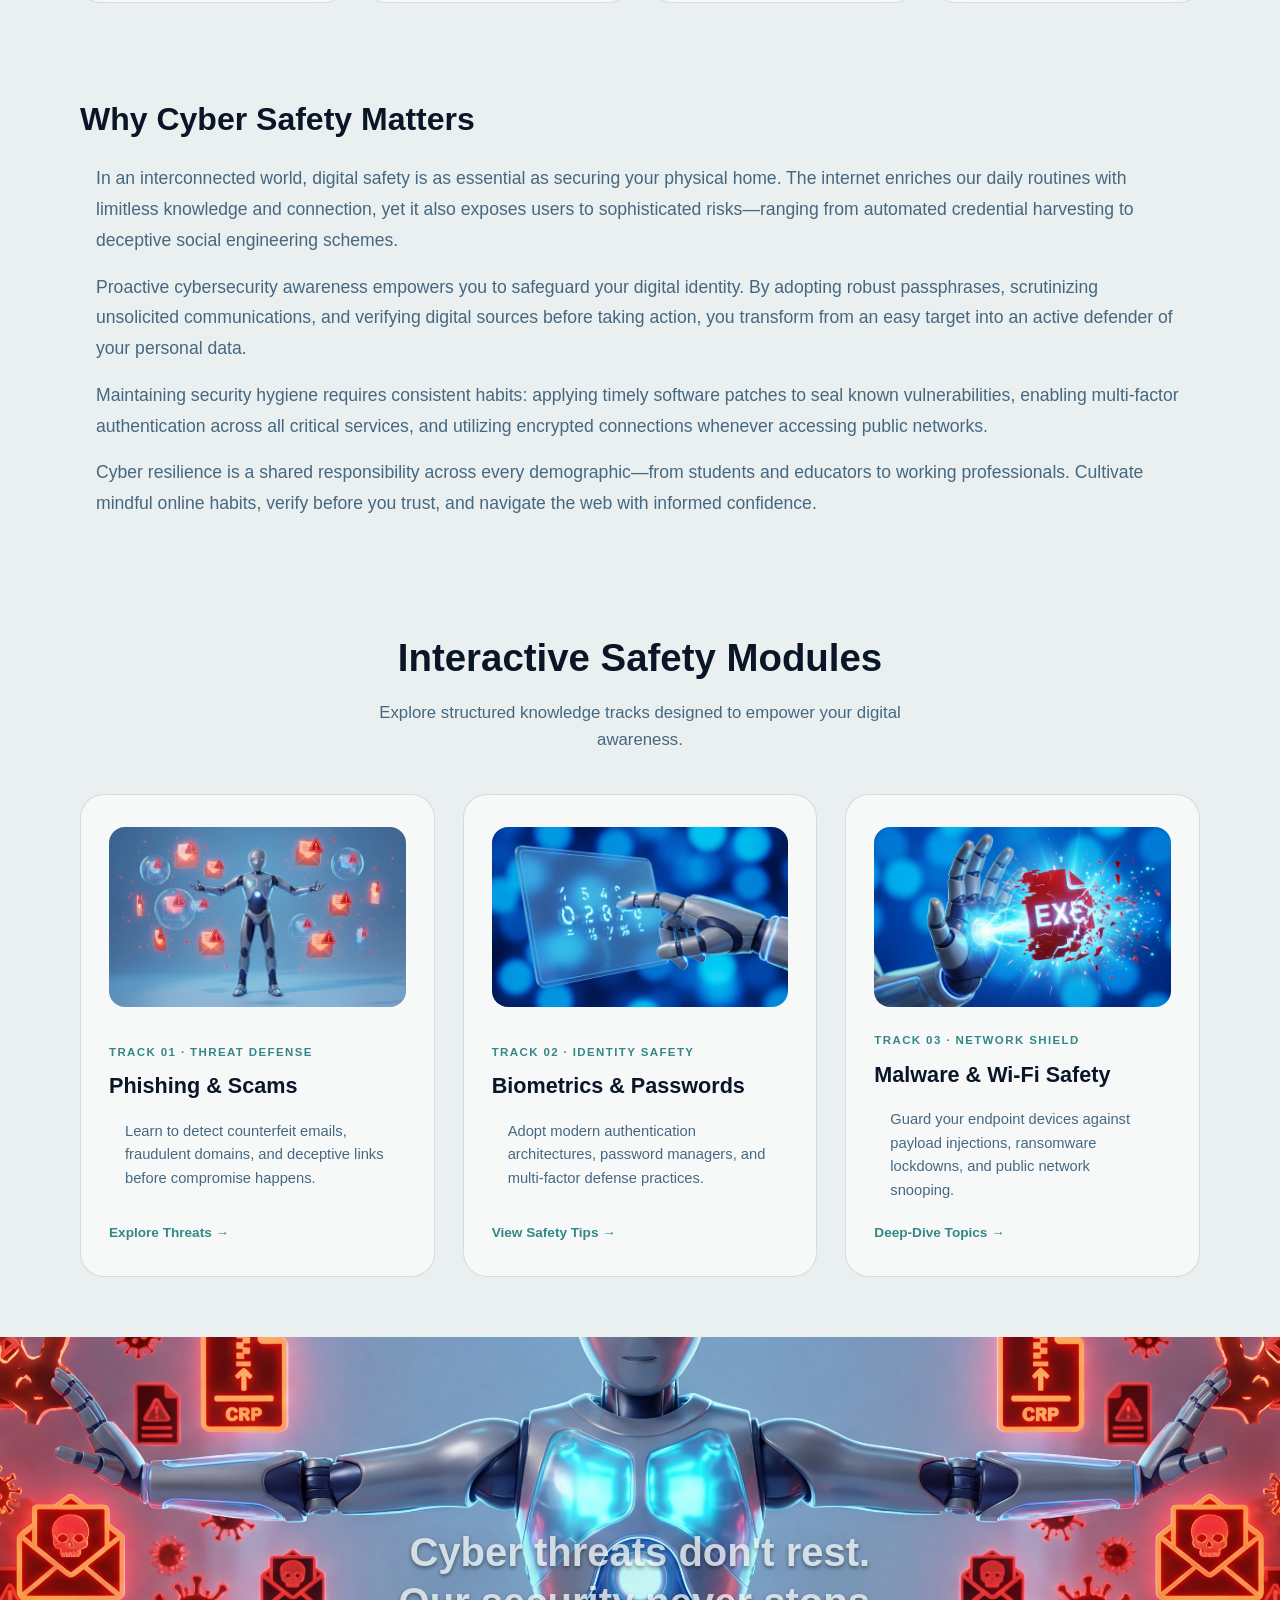
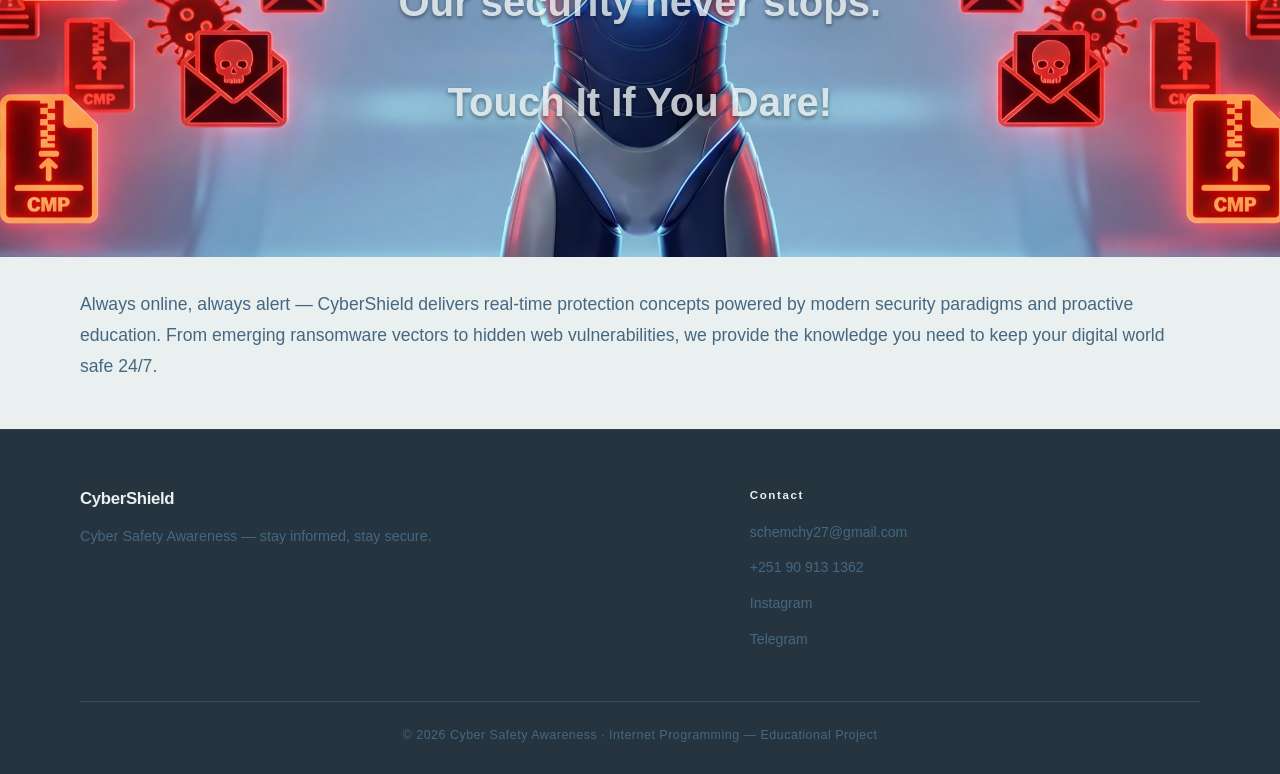
==== commit c3aaee08: "docs(index): enhance HTML5 semantic sections, link security attributes, and narrative flow in index." ====
--- a/Index/index.html
+++ b/Index/index.html
@@ -22,6 +22,7 @@
   <meta name="twitter:image" content="../Image/blue_eyes icon.png">
   <title>CyberShield — Cyber Safety Awareness</title>
   <link rel="icon" type="image/png" href="../Image/blue_eyes icon.png">
+
   <!-- Critical Resource Preloads for Performance & Zero-FOUT -->
   <link rel="preload" href="../fonts/Poppins-Regular.ttf" as="font" type="font/ttf" crossorigin>
   <link rel="preload" href="../fonts/Poppins-Bold.ttf" as="font" type="font/ttf" crossorigin>
@@ -30,6 +31,7 @@
   <link rel="stylesheet" href="../Style/White Mode/index.css">
   <link rel="stylesheet" href="../Style/Dark Mode/darkmode.css">
   <link rel="stylesheet" href="../Style/award-scroll.css">
+
   <!-- darkmode.js MUST be in <head> so dark class is applied before first paint -->
   <script src="../Java Script/darkmode.js"></script>
   <script src="../Java Script/Effectt.js"></script>
@@ -41,7 +43,7 @@
   <div class="page-layout">
     <main class="page-main" id="main-content">
 
-      <nav>
+      <nav aria-label="Main Navigation">
         <div class="nav-shell">
           <div class="nav-cell-brand">
             <a class="nav-logo" href="index.html">CyberShield</a>
@@ -61,7 +63,7 @@
         </div>
       </nav>
 
-      <div class="hero" id="home">
+      <section class="hero" id="home" aria-label="Hero Overview">
         <div class="hero-inner">
           <div class="cyber-badge">
             <span class="cyber-badge-dot"></span>
@@ -94,10 +96,10 @@
             <span>Scroll Down To Explore</span>
           </div>
         </div>
-      </div>
+      </section>
 
       <!-- Live Stats HUD Counter Grid -->
-      <div id="stats-overview" class="cyber-stats-grid">
+      <section id="stats-overview" class="cyber-stats-grid" aria-label="Live Defense Metrics">
         <div class="cyber-stat-card">
           <div class="cyber-stat-number" data-target="99.9" data-suffix="%" data-decimals="1">0<em>%</em></div>
           <div class="cyber-stat-label">Real-Time Threat Deflection</div>
@@ -114,9 +116,9 @@
           <div class="cyber-stat-number" data-target="0" data-suffix=" Breach" data-decimals="0">0<em> Breach</em></div>
           <div class="cyber-stat-label">Zero-Tolerance Defense</div>
         </div>
-      </div>
-
-      <div class="banner-sub">
+      </section>
+
+      <section class="banner-sub" aria-label="Why Cyber Safety Matters">
         <h2>Why Cyber Safety Matters</h2>
         <p>
           In an interconnected world, digital safety is as essential as securing your physical home. The internet enriches our daily routines with limitless knowledge and connection, yet it also exposes users to sophisticated risks—ranging from automated credential harvesting to deceptive social engineering schemes.
@@ -130,10 +132,10 @@
         <p>
           Cyber resilience is a shared responsibility across every demographic—from students and educators to working professionals. Cultivate mindful online habits, verify before you trust, and navigate the web with informed confidence.
         </p>
-      </div>
+      </section>
 
       <!-- Interactive Safety Modules Showcase -->
-      <section class="cyber-features-section">
+      <section class="cyber-features-section" aria-label="Interactive Safety Modules">
         <div class="cyber-features-heading">
           <h2>Interactive Safety Modules</h2>
           <p>Explore structured knowledge tracks designed to empower your digital awareness.</p>
@@ -177,20 +179,20 @@
         </div>
       </section>
 
-      <div class="image-container">
+      <section class="image-container" aria-label="Cyber Defense Simulation Display">
         <img src="../Image/016_A_sleek_silver_android_with_glowing_blue_chest_JbZdBiXe.png" alt="Cyber security monitoring center">
-        <a class="text-overlay" href="https://www.pranksims.com/screens/tech-support-scam">
+        <a class="text-overlay" href="https://www.pranksims.com/screens/tech-support-scam" target="_blank" rel="noopener noreferrer">
           Cyber threats don't rest.<br>
           Our security never stops.<br>
           <br>
           Touch It If You Dare!
         </a>
-      </div>
+      </section>
 
       <p class="banner-sub banner-sub--closing">
-        Always online, always alert — we provide real-time protection powered by smart technology
-        and constant monitoring. From emerging threats to hidden vulnerabilities, we keep your
-        digital world safe 24/7.
+        Always online, always alert — CyberShield delivers real-time protection concepts powered by modern security
+        paradigms and proactive education. From emerging ransomware vectors to hidden web vulnerabilities,
+        we provide the knowledge you need to keep your digital world safe 24/7.
       </p>
 
     </main>
@@ -208,8 +210,8 @@
               <ul class="site-footer-contact">
                 <li><a href="mailto:schemchy27@gmail.com">schemchy27@gmail.com</a></li>
                 <li><a href="tel:+251909131362">+251 90 913 1362</a></li>
-                <li><a href="https://www.instagram.com/schemchy/" target="_blank" rel="noopener">Instagram</a></li>
-                <li><a href="https://t.me/CrownedPrime" target="_blank" rel="noopener">Telegram</a></li>
+                <li><a href="https://www.instagram.com/schemchy/" target="_blank" rel="noopener noreferrer">Instagram</a></li>
+                <li><a href="https://t.me/CrownedPrime" target="_blank" rel="noopener noreferrer">Telegram</a></li>
               </ul>
             </div>
           </div>
